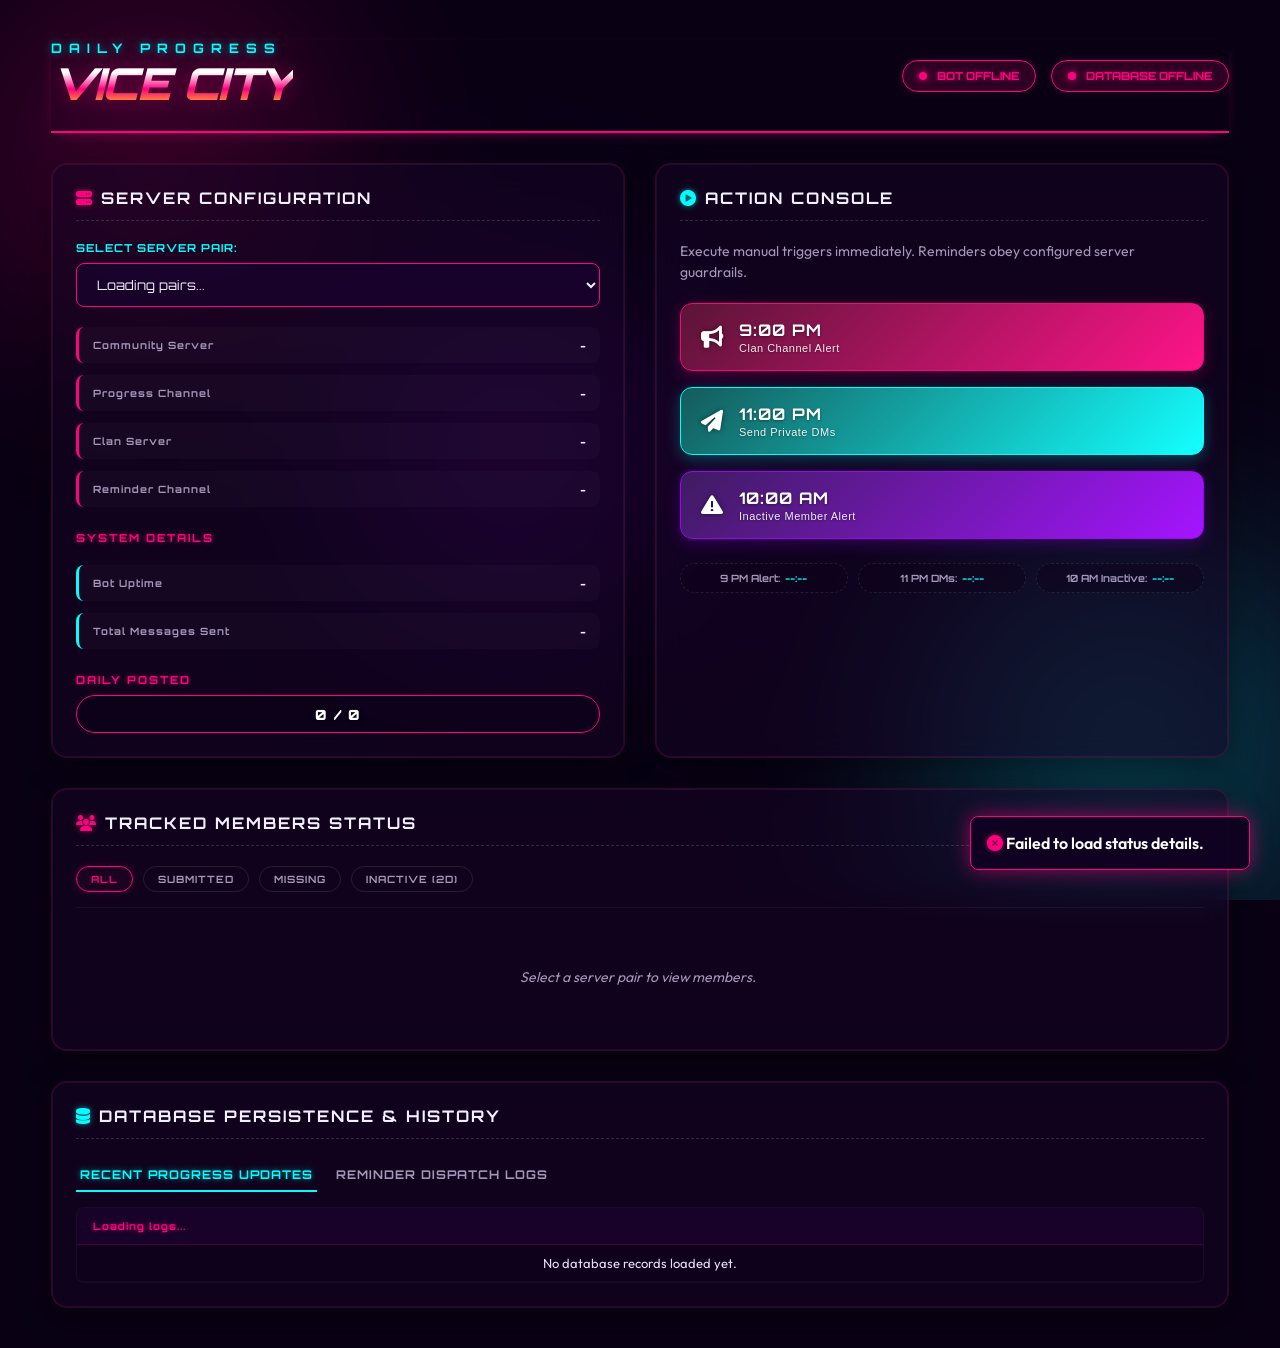
==== dashboard/index.html @ 5122c4bc "feat: Implement progress reminder system with API, scheduler, and state management - Added API endpo" ====
<!DOCTYPE html>
<html lang="en">
<head>
    <meta charset="UTF-8">
    <meta name="viewport" content="width=device-width, initial-scale=1.0">
    <title>VICE CITY // Progress Tracker Dashboard</title>
    <!-- Google Fonts -->
    <link href="https://fonts.googleapis.com/css2?family=Orbitron:wght@400;700;900&family=Outfit:wght@300;400;600;800&display=swap" rel="stylesheet">
    <!-- FontAwesome for icons -->
    <link rel="stylesheet" href="https://cdnjs.cloudflare.com/ajax/libs/font-awesome/6.4.0/css/all.min.css">
    <link rel="stylesheet" href="style.css">
</head>
<body>
    <!-- Animated fluid background blobs -->
    <div class="liquid-bg">
        <div class="blob blob-pink"></div>
        <div class="blob blob-cyan"></div>
        <div class="blob blob-purple"></div>
    </div>
    
    <!-- Neon grid divider -->
    <div class="neon-grid"></div>

    <div class="dashboard-container">
        <!-- GTA Vice City Header -->
        <header class="vice-header">
            <div class="logo-area">
                <span class="retro-sub">DAILY PROGRESS</span>
                <h1 class="retro-title">Vice City</h1>
            </div>
            <div style="display: flex; gap: 15px; align-items: center;">
                <div class="status-badge" id="bot-badge">
                    <span class="pulse-dot"></span>
                    <span id="bot-status-text">BOT OFFLINE</span>
                </div>
                <div class="status-badge" id="db-badge">
                    <span class="pulse-dot"></span>
                    <span id="db-status-text">DATABASE OFFLINE</span>
                </div>
            </div>
        </header>

        <!-- Main Dashboard Layout -->
        <main class="dashboard-grid">
            
            <!-- Left Side: Config & Stats -->
            <section class="panel glass-panel config-panel animate-slide-in">
                <h2 class="panel-title"><i class="fa-solid fa-server neon-pink-text"></i> SERVER CONFIGURATION</h2>
                <div class="pair-selector-wrapper">
                    <label for="pair-select">SELECT SERVER PAIR:</label>
                    <select id="pair-select" class="vice-select">
                        <option value="">Loading pairs...</option>
                    </select>
                </div>
                
                <div id="pair-config-details" class="config-details">
                    <div class="config-item">
                        <span class="label">Community Server</span>
                        <span class="value" id="cfg-comm-server">-</span>
                    </div>
                    <div class="config-item">
                        <span class="label">Progress Channel</span>
                        <span class="value" id="cfg-comm-channel">-</span>
                    </div>
                    <div class="config-item">
                        <span class="label">Clan Server</span>
                        <span class="value" id="cfg-clan-server">-</span>
                    </div>
                    <div class="config-item">
                        <span class="label">Reminder Channel</span>
                        <span class="value" id="cfg-clan-channel">-</span>
                    </div>
                </div>

                <!-- Bot general info section -->
                <div class="config-details" style="margin-bottom: 24px;">
                    <div class="stat-label">SYSTEM DETAILS</div>
                    <div class="config-item" style="border-left-color: var(--vp-cyan);">
                        <span class="label">Bot Uptime</span>
                        <span class="value" id="bot-uptime">-</span>
                    </div>
                    <div class="config-item" style="border-left-color: var(--vp-cyan);">
                        <span class="label">Total Messages Sent</span>
                        <span class="value" id="bot-msg-count">-</span>
                    </div>
                </div>

                <!-- Liquid progress bars -->
                <div class="liquid-stats">
                    <div class="stat-box">
                        <div class="stat-label">DAILY POSTED</div>
                        <div class="progress-liquid-container">
                            <div class="liquid-fill" id="posted-liquid" style="width: 0%"></div>
                            <span class="progress-text" id="posted-stat-text">0 / 0</span>
                        </div>
                    </div>
                </div>
            </section>

            <!-- Middle: Trigger Console -->
            <section class="panel glass-panel trigger-panel animate-slide-in-delay-1">
                <h2 class="panel-title"><i class="fa-solid fa-circle-play neon-cyan-text"></i> ACTION CONSOLE</h2>
                <p class="panel-desc">Execute manual triggers immediately. Reminders obey configured server guardrails.</p>
                
                <div class="trigger-buttons-grid">
                    <button class="vice-btn btn-pink" onclick="triggerReminder('first')">
                        <span class="btn-wave"></span>
                        <i class="fa-solid fa-bullhorn"></i>
                        <span class="btn-text">
                            <strong>9:00 PM</strong>
                            <small>Clan Channel Alert</small>
                        </span>
                    </button>
                    
                    <button class="vice-btn btn-cyan" onclick="triggerReminder('second')">
                        <span class="btn-wave"></span>
                        <i class="fa-solid fa-paper-plane"></i>
                        <span class="btn-text">
                            <strong>11:00 PM</strong>
                            <small>Send Private DMs</small>
                        </span>
                    </button>
                    
                    <button class="vice-btn btn-purple" onclick="triggerReminder('inactive')">
                        <span class="btn-wave"></span>
                        <i class="fa-solid fa-triangle-exclamation"></i>
                        <span class="btn-text">
                            <strong>10:00 AM</strong>
                            <small>Inactive Member Alert</small>
                        </span>
                    </button>
                </div>
                
                <div class="time-capsules">
                    <div class="capsule">9 PM Alert: <span id="time-first">--:--</span></div>
                    <div class="capsule">11 PM DMs: <span id="time-second">--:--</span></div>
                    <div class="capsule">10 AM Inactive: <span id="time-inactive">--:--</span></div>
                </div>
            </section>

            <!-- Right Side: Tracked Members -->
            <section class="panel glass-panel members-panel span-cols animate-slide-in-delay-2">
                <h2 class="panel-title"><i class="fa-solid fa-users neon-pink-text"></i> TRACKED MEMBERS STATUS</h2>
                <div class="members-filter-bar">
                    <button class="filter-btn active" onclick="filterMembers('all')">ALL</button>
                    <button class="filter-btn" onclick="filterMembers('posted')">SUBMITTED</button>
                    <button class="filter-btn" onclick="filterMembers('unposted')">MISSING</button>
                    <button class="filter-btn" onclick="filterMembers('inactive')">INACTIVE (2D)</button>
                </div>
                <div class="members-list-grid" id="members-list">
                    <div class="no-members">Select a server pair to view members.</div>
                </div>
            </section>

            <!-- Bottom: Database Logs -->
            <section class="panel glass-panel database-panel span-cols-full animate-slide-in-delay-3">
                <h2 class="panel-title"><i class="fa-solid fa-database neon-cyan-text"></i> DATABASE PERSISTENCE & HISTORY</h2>
                <div class="logs-tabs-header">
                    <button class="log-tab-btn active" onclick="switchLogTab('updates')">RECENT PROGRESS UPDATES</button>
                    <button class="log-tab-btn" onclick="switchLogTab('reminders')">REMINDER DISPATCH LOGS</button>
                </div>
                <div class="log-table-container">
                    <table class="vice-table" id="db-logs-table">
                        <thead>
                            <tr id="table-headers">
                                <th>Loading logs...</th>
                            </tr>
                        </thead>
                        <tbody id="table-body">
                            <tr>
                                <td colspan="5" class="center-text">No database records loaded yet.</td>
                            </tr>
                        </tbody>
                    </table>
                </div>
            </section>
        </main>
    </div>

    <!-- Notification Toast -->
    <div id="toast" class="toast">
        <span id="toast-message">Action executed</span>
    </div>

    <!-- Background Palm Trees (GTA Silhouette SVG) -->
    <div class="palm-trees">
        <svg viewBox="0 0 100 100" class="palm-svg">
            <path d="M10,100 Q15,60 30,50 Q35,45 40,48 Q32,53 25,50 Q40,55 45,60 Q30,65 20,70 Q45,72 50,80 Z" fill="rgba(46, 8, 84, 0.15)" />
            <path d="M90,100 Q85,50 70,35 Q65,30 55,35 Q68,40 75,38 Q58,45 52,52 Q72,55 80,62 Z" fill="rgba(46, 8, 84, 0.15)" />
        </svg>
    </div>

    <script src="app.js"></script>
</body>
</html>
---- dashboard/style.css ----
/* ========================================================
   VICE CITY THEME - STYLING DESIGN SYSTEM
   ======================================================== */

:root {
    --vp-bg: #090014;
    --vp-panel-bg: rgba(22, 5, 38, 0.55);
    --vp-pink: #ff007f;
    --vp-pink-glow: rgba(255, 0, 127, 0.55);
    --vp-cyan: #00ffff;
    --vp-cyan-glow: rgba(0, 255, 255, 0.55);
    --vp-yellow: #fff200;
    --vp-purple: #9d00ff;
    --vp-dark-purple: #1e0036;
    
    --font-header: 'Orbitron', sans-serif;
    --font-body: 'Outfit', sans-serif;
    
    --border-glass: 1px solid rgba(255, 0, 127, 0.18);
    --border-glass-cyan: 1px solid rgba(0, 255, 255, 0.18);
}

* {
    box-sizing: border-box;
    margin: 0;
    padding: 0;
}

body {
    background-color: var(--vp-bg);
    color: #f3efff;
    font-family: var(--font-body);
    min-height: 100vh;
    overflow-x: hidden;
    position: relative;
}

/* --------------------------------------------
   LIQUID BACKGROUND BLOBS
   -------------------------------------------- */
.liquid-bg {
    position: fixed;
    top: 0;
    left: 0;
    right: 0;
    bottom: 0;
    z-index: -3;
    overflow: hidden;
}

.blob {
    position: absolute;
    border-radius: 50%;
    filter: blur(100px);
    opacity: 0.35;
    animation: blob-float 22s infinite ease-in-out;
}

.blob-pink {
    width: 500px;
    height: 500px;
    background: radial-gradient(circle, var(--vp-pink) 0%, rgba(0,0,0,0) 70%);
    top: -100px;
    left: -100px;
}

.blob-cyan {
    width: 600px;
    height: 600px;
    background: radial-gradient(circle, var(--vp-cyan) 0%, rgba(0,0,0,0) 70%);
    bottom: -150px;
    right: -150px;
    animation-delay: -5s;
    animation-duration: 26s;
}

.blob-purple {
    width: 450px;
    height: 450px;
    background: radial-gradient(circle, var(--vp-purple) 0%, rgba(0,0,0,0) 70%);
    top: 50%;
    left: 40%;
    transform: translate(-50%, -50%);
    animation-delay: -10s;
    animation-duration: 18s;
}

@keyframes blob-float {
    0%, 100% {
        transform: translate(0, 0) scale(1);
    }
    33% {
        transform: translate(50px, -40px) scale(1.1);
    }
    66% {
        transform: translate(-30px, 60px) scale(0.95);
    }
}

/* --------------------------------------------
   80S RETRO NEON GRID
   -------------------------------------------- */
.neon-grid {
    position: fixed;
    bottom: 0;
    left: 0;
    width: 100%;
    height: 35vh;
    background-image: 
        linear-gradient(rgba(255, 0, 127, 0.08) 1px, transparent 1px),
        linear-gradient(90deg, rgba(255, 0, 127, 0.08) 1px, transparent 1px);
    background-size: 40px 40px;
    transform: perspective(200px) rotateX(60deg);
    transform-origin: bottom center;
    z-index: -2;
    mask-image: linear-gradient(to top, rgba(0,0,0,1) 0%, rgba(0,0,0,0) 100%);
    opacity: 0.6;
}

/* --------------------------------------------
   GTA PALM TREES
   -------------------------------------------- */
.palm-trees {
    position: fixed;
    bottom: 0;
    left: 0;
    width: 100%;
    height: 200px;
    pointer-events: none;
    z-index: -1;
    opacity: 0.45;
}

.palm-svg {
    width: 100%;
    height: 100%;
}

/* --------------------------------------------
   DASHBOARD WRAPPER
   -------------------------------------------- */
.dashboard-container {
    width: 92%;
    max-width: 1350px;
    margin: 40px auto;
    z-index: 10;
    position: relative;
}

/* --------------------------------------------
   VICE CITY HEADER
   -------------------------------------------- */
.vice-header {
    display: flex;
    justify-content: space-between;
    align-items: center;
    border-bottom: 2px solid var(--vp-pink);
    padding-bottom: 20px;
    margin-bottom: 30px;
    box-shadow: 0 4px 15px -10px var(--vp-pink);
}

.logo-area {
    display: flex;
    flex-direction: column;
}

.retro-sub {
    font-family: var(--font-header);
    color: var(--vp-cyan);
    font-size: 13px;
    font-weight: 700;
    letter-spacing: 7px;
    text-shadow: 0 0 8px var(--vp-cyan-glow);
}

.retro-title {
    font-family: var(--font-header);
    font-size: 44px;
    font-weight: 900;
    color: #fff;
    text-transform: uppercase;
    font-style: italic;
    letter-spacing: -1px;
    background: linear-gradient(to bottom, #ffffff 30%, #ff007f 60%, #fff200 100%);
    -webkit-background-clip: text;
    -webkit-text-fill-color: transparent;
    filter: drop-shadow(0 0 10px rgba(255, 0, 127, 0.4));
}

.status-badge {
    background: rgba(255, 0, 127, 0.15);
    border: 1px solid var(--vp-pink);
    border-radius: 30px;
    padding: 8px 16px;
    display: flex;
    align-items: center;
    gap: 10px;
    font-family: var(--font-header);
    font-size: 11px;
    font-weight: 700;
    color: var(--vp-pink);
    text-shadow: 0 0 5px var(--vp-pink-glow);
    box-shadow: 0 0 10px rgba(255, 0, 127, 0.15);
    transition: all 0.3s ease;
}

.status-badge.db-active {
    background: rgba(0, 255, 255, 0.1);
    border-color: var(--vp-cyan);
    color: var(--vp-cyan);
    text-shadow: 0 0 5px var(--vp-cyan-glow);
}

.pulse-dot {
    width: 8px;
    height: 8px;
    border-radius: 50%;
    background-color: var(--vp-pink);
    box-shadow: 0 0 8px var(--vp-pink);
    animation: pulse 1.6s infinite;
}

.status-badge.db-active .pulse-dot {
    background-color: var(--vp-cyan);
    box-shadow: 0 0 8px var(--vp-cyan);
}

@keyframes pulse {
    0%, 100% { opacity: 1; transform: scale(1); }
    50% { opacity: 0.4; transform: scale(0.85); }
}

/* --------------------------------------------
   GLASS PANELS
   -------------------------------------------- */
.dashboard-grid {
    display: grid;
    grid-template-columns: 1fr 1fr;
    gap: 30px;
}

.panel {
    background: var(--vp-panel-bg);
    border-radius: 16px;
    padding: 24px;
    backdrop-filter: blur(16px);
    -webkit-backdrop-filter: blur(16px);
    transition: transform 0.3s ease, border-color 0.3s ease, box-shadow 0.3s ease;
}

.glass-panel {
    border: var(--border-glass);
    box-shadow: 0 8px 32px 0 rgba(0, 0, 0, 0.4), inset 0 0 0 1px rgba(255, 255, 255, 0.05);
}

.glass-panel:hover {
    border-color: rgba(255, 0, 127, 0.35);
    box-shadow: 0 10px 40px 0 rgba(255, 0, 127, 0.08);
}

.span-cols {
    grid-column: span 2;
}

.span-cols-full {
    grid-column: span 2;
}

.panel-title {
    font-family: var(--font-header);
    font-size: 16px;
    font-weight: 700;
    margin-bottom: 20px;
    letter-spacing: 2px;
    border-bottom: 1px dashed rgba(255, 255, 255, 0.15);
    padding-bottom: 12px;
}

.panel-desc {
    font-size: 14px;
    color: #a496b8;
    margin-bottom: 20px;
    line-height: 1.5;
}

.neon-pink-text {
    color: var(--vp-pink);
    text-shadow: 0 0 6px var(--vp-pink-glow);
}

.neon-cyan-text {
    color: var(--vp-cyan);
    text-shadow: 0 0 6px var(--vp-cyan-glow);
}

/* --------------------------------------------
   SELECT INTERFACE
   -------------------------------------------- */
.pair-selector-wrapper {
    display: flex;
    flex-direction: column;
    gap: 8px;
    margin-bottom: 20px;
}

.pair-selector-wrapper label {
    font-family: var(--font-header);
    font-size: 11px;
    font-weight: 700;
    letter-spacing: 1px;
    color: var(--vp-cyan);
}

.vice-select {
    background: rgba(26, 3, 46, 0.8);
    border: 1px solid var(--vp-pink);
    border-radius: 8px;
    padding: 12px 16px;
    color: #f3efff;
    font-family: var(--font-header);
    font-size: 13px;
    width: 100%;
    outline: none;
    cursor: pointer;
    transition: all 0.3s ease;
}

.vice-select:focus {
    border-color: var(--vp-cyan);
    box-shadow: 0 0 10px rgba(0, 255, 255, 0.25);
}

/* --------------------------------------------
   CONFIG VIEW DETAILS
   -------------------------------------------- */
.config-details {
    display: flex;
    flex-direction: column;
    gap: 12px;
    margin-bottom: 24px;
}

.config-item {
    display: flex;
    justify-content: space-between;
    align-items: center;
    background: rgba(255, 255, 255, 0.02);
    border-radius: 8px;
    padding: 10px 14px;
    border-left: 3px solid var(--vp-pink);
}

.config-item .label {
    font-family: var(--font-header);
    font-size: 10px;
    font-weight: 700;
    color: #a496b8;
    letter-spacing: 1px;
}

.config-item .value {
    font-size: 13px;
    font-weight: 600;
    color: #f3efff;
}

/* --------------------------------------------
   LIQUID STATS FILLER
   -------------------------------------------- */
.stat-box {
    margin-top: 15px;
}

.stat-label {
    font-family: var(--font-header);
    font-size: 11px;
    font-weight: 700;
    color: var(--vp-pink);
    letter-spacing: 2px;
    margin-bottom: 8px;
    text-shadow: 0 0 5px var(--vp-pink-glow);
}

.progress-liquid-container {
    position: relative;
    height: 38px;
    background: rgba(13, 0, 26, 0.6);
    border: 1px solid var(--vp-pink);
    border-radius: 20px;
    overflow: hidden;
    display: flex;
    align-items: center;
    box-shadow: 0 0 10px rgba(255, 0, 127, 0.05);
}

.liquid-fill {
    height: 100%;
    background: linear-gradient(90deg, var(--vp-purple) 0%, var(--vp-pink) 70%, var(--vp-yellow) 100%);
    border-radius: 20px 0 0 20px;
    position: relative;
    overflow: hidden;
    transition: width 0.8s cubic-bezier(0.19, 1, 0.22, 1);
}

/* Fluid moving wave effect on liquid fill */
.liquid-fill::after {
    content: '';
    position: absolute;
    top: 0;
    right: 0;
    width: 40px;
    height: 100%;
    background: rgba(255, 255, 255, 0.25);
    filter: blur(5px);
    transform: skewX(-20deg) translateX(40px);
    animation: wave-glide 2s infinite linear;
}

@keyframes wave-glide {
    0% { transform: skewX(-20deg) translateX(-100px); }
    100% { transform: skewX(-20deg) translateX(200px); }
}

.progress-text {
    position: absolute;
    width: 100%;
    text-align: center;
    left: 0;
    font-family: var(--font-header);
    font-size: 14px;
    font-weight: 900;
    color: #ffffff;
    text-shadow: 0 1px 4px rgba(0, 0, 0, 0.8);
    pointer-events: none;
    letter-spacing: 1px;
}

/* --------------------------------------------
   ACTION BUTTONS CONSOLE
   -------------------------------------------- */
.trigger-buttons-grid {
    display: flex;
    flex-direction: column;
    gap: 16px;
    margin-bottom: 24px;
}

.vice-btn {
    border: none;
    border-radius: 12px;
    padding: 16px 20px;
    display: flex;
    align-items: center;
    gap: 16px;
    cursor: pointer;
    position: relative;
    overflow: hidden;
    transition: transform 0.2s cubic-bezier(0.175, 0.885, 0.32, 1.275), box-shadow 0.2s ease;
}

.vice-btn:hover {
    transform: translateY(-3px) scale(1.01);
}

.vice-btn:active {
    transform: translateY(1px) scale(0.99);
}

.btn-pink {
    background: linear-gradient(135deg, #4d0026 0%, var(--vp-pink) 100%);
    border: 1px solid var(--vp-pink);
    box-shadow: 0 4px 15px rgba(255, 0, 127, 0.25);
}

.btn-pink:hover {
    box-shadow: 0 6px 22px var(--vp-pink-glow);
}

.btn-cyan {
    background: linear-gradient(135deg, #004d4d 0%, var(--vp-cyan) 100%);
    border: 1px solid var(--vp-cyan);
    box-shadow: 0 4px 15px rgba(0, 255, 255, 0.25);
}

.btn-cyan:hover {
    box-shadow: 0 6px 22px var(--vp-cyan-glow);
}

.btn-purple {
    background: linear-gradient(135deg, #2e0854 0%, var(--vp-purple) 100%);
    border: 1px solid var(--vp-purple);
    box-shadow: 0 4px 15px rgba(157, 0, 255, 0.25);
}

.btn-purple:hover {
    box-shadow: 0 6px 22px rgba(157, 0, 255, 0.45);
}

.vice-btn i {
    font-size: 22px;
    color: #ffffff;
    z-index: 2;
    text-shadow: 0 0 5px rgba(0,0,0,0.5);
}

.btn-text {
    display: flex;
    flex-direction: column;
    align-items: flex-start;
    color: #ffffff;
    z-index: 2;
    text-shadow: 0 1px 3px rgba(0,0,0,0.4);
}

.btn-text strong {
    font-family: var(--font-header);
    font-size: 16px;
    font-weight: 700;
    letter-spacing: 1px;
}

.btn-text small {
    font-size: 11px;
    opacity: 0.9;
    letter-spacing: 0.5px;
    margin-top: 2px;
}

/* Liquid Ripple wave transition inside buttons on hover */
.btn-wave {
    position: absolute;
    top: 50%;
    left: 50%;
    width: 300%;
    height: 300%;
    background: rgba(255, 255, 255, 0.08);
    border-radius: 40%;
    transform: translate(-50%, -50%) rotate(0deg);
    transition: transform 4s linear;
    z-index: 1;
    pointer-events: none;
}

.vice-btn:hover .btn-wave {
    transform: translate(-50%, -50%) rotate(360deg);
}

.time-capsules {
    display: flex;
    gap: 10px;
    justify-content: space-between;
}

.capsule {
    flex: 1;
    background: rgba(13, 0, 26, 0.4);
    border: 1px dashed rgba(255, 255, 255, 0.1);
    border-radius: 20px;
    padding: 8px;
    font-size: 10px;
    text-align: center;
    font-family: var(--font-header);
    font-weight: 700;
    color: #a496b8;
}

.capsule span {
    color: var(--vp-cyan);
    margin-left: 2px;
}

/* --------------------------------------------
   MEMBERS LIST GRID CARD
   -------------------------------------------- */
.members-filter-bar {
    display: flex;
    gap: 10px;
    margin-bottom: 20px;
    border-bottom: 1px solid rgba(255, 255, 255, 0.05);
    padding-bottom: 15px;
}

.filter-btn {
    background: transparent;
    border: 1px solid rgba(255, 255, 255, 0.1);
    color: #a496b8;
    padding: 6px 14px;
    border-radius: 20px;
    font-family: var(--font-header);
    font-size: 10px;
    font-weight: 700;
    letter-spacing: 1px;
    cursor: pointer;
    transition: all 0.3s ease;
}

.filter-btn:hover, .filter-btn.active {
    border-color: var(--vp-pink);
    color: var(--vp-pink);
    box-shadow: 0 0 8px rgba(255, 0, 127, 0.2);
    background: rgba(255, 0, 127, 0.05);
}

.members-list-grid {
    display: grid;
    grid-template-columns: repeat(auto-fill, minmax(280px, 1fr));
    gap: 16px;
    max-height: 480px;
    overflow-y: auto;
    padding-right: 5px;
}

/* Scrollbar customization */
.members-list-grid::-webkit-scrollbar, .log-table-container::-webkit-scrollbar {
    width: 6px;
    height: 6px;
}

.members-list-grid::-webkit-scrollbar-track, .log-table-container::-webkit-scrollbar-track {
    background: rgba(13, 0, 26, 0.2);
}

.members-list-grid::-webkit-scrollbar-thumb, .log-table-container::-webkit-scrollbar-thumb {
    background: var(--vp-pink);
    border-radius: 3px;
}

.no-members {
    grid-column: span 12;
    padding: 40px;
    text-align: center;
    color: #a496b8;
    font-style: italic;
    font-size: 14px;
}

/* MEMBER CARD AESTHETIC */
.member-card {
    background: rgba(16, 2, 33, 0.6);
    border: 1px solid rgba(255, 255, 255, 0.06);
    border-radius: 12px;
    padding: 14px;
    display: flex;
    align-items: center;
    justify-content: space-between;
    transition: all 0.25s ease;
    position: relative;
    overflow: hidden;
}

.member-card::before {
    content: '';
    position: absolute;
    left: 0;
    top: 0;
    width: 4px;
    height: 100%;
    background: var(--vp-pink);
}

.member-card.status-submitted::before {
    background: var(--vp-cyan);
}

.member-card.status-inactive::before {
    background: var(--vp-yellow);
}

.member-card:hover {
    transform: scale(1.02);
    border-color: rgba(255, 0, 127, 0.2);
    box-shadow: 0 4px 15px rgba(0, 0, 0, 0.3);
}

.member-avatar-wrapper {
    position: relative;
    width: 48px;
    height: 48px;
}

.member-avatar {
    width: 48px;
    height: 48px;
    border-radius: 50%;
    border: 2px solid rgba(255, 255, 255, 0.15);
    background: #0d001a;
}

.member-card.status-submitted .member-avatar {
    border-color: var(--vp-cyan);
    box-shadow: 0 0 8px rgba(0, 255, 255, 0.2);
}

.member-card.status-missing .member-avatar {
    border-color: var(--vp-pink);
    box-shadow: 0 0 8px rgba(255, 0, 127, 0.2);
}

.member-card.status-inactive .member-avatar {
    border-color: var(--vp-yellow);
    box-shadow: 0 0 8px rgba(255, 242, 0, 0.2);
}

.member-info {
    flex: 1;
    margin-left: 14px;
}

.member-name {
    font-weight: 600;
    font-size: 14px;
    color: #ffffff;
}

.member-id {
    font-size: 10px;
    color: #a496b8;
    margin-top: 2px;
}

.member-badges {
    display: flex;
    flex-direction: column;
    gap: 4px;
    align-items: flex-end;
}

.badge {
    font-family: var(--font-header);
    font-size: 8px;
    font-weight: 900;
    padding: 3px 6px;
    border-radius: 4px;
    letter-spacing: 0.5px;
}

.badge-submitted {
    background: rgba(0, 255, 255, 0.15);
    color: var(--vp-cyan);
    border: 1px solid var(--vp-cyan);
}

.badge-missing {
    background: rgba(255, 0, 127, 0.15);
    color: var(--vp-pink);
    border: 1px solid var(--vp-pink);
}

.badge-inactive-2d {
    background: rgba(255, 242, 0, 0.15);
    color: var(--vp-yellow);
    border: 1px solid var(--vp-yellow);
}

.remind-indicator-pills {
    display: flex;
    gap: 4px;
    margin-top: 4px;
}

.pill {
    width: 6px;
    height: 6px;
    border-radius: 50%;
    background: rgba(255, 255, 255, 0.1);
}

.pill-first.active {
    background-color: var(--vp-cyan);
    box-shadow: 0 0 5px var(--vp-cyan);
}

.pill-second.active {
    background-color: var(--vp-pink);
    box-shadow: 0 0 5px var(--vp-pink);
}

.pill-inactive.active {
    background-color: var(--vp-yellow);
    box-shadow: 0 0 5px var(--vp-yellow);
}

/* --------------------------------------------
   DATABASE LOGS TABS & TABLE
   -------------------------------------------- */
.logs-tabs-header {
    display: flex;
    gap: 15px;
    margin-bottom: 15px;
}

.log-tab-btn {
    background: transparent;
    border: none;
    border-bottom: 2px solid transparent;
    color: #a496b8;
    padding: 8px 4px;
    font-family: var(--font-header);
    font-size: 12px;
    font-weight: 700;
    letter-spacing: 1px;
    cursor: pointer;
    transition: all 0.3s ease;
}

.log-tab-btn.active, .log-tab-btn:hover {
    color: var(--vp-cyan);
    border-color: var(--vp-cyan);
    text-shadow: 0 0 6px var(--vp-cyan-glow);
}

.log-table-container {
    overflow-x: auto;
    background: rgba(13, 0, 26, 0.4);
    border-radius: 8px;
    border: 1px solid rgba(255, 255, 255, 0.05);
    max-height: 250px;
}

.vice-table {
    width: 100%;
    border-collapse: collapse;
    font-size: 13px;
    text-align: left;
}

.vice-table th {
    background: rgba(26, 3, 46, 0.85);
    font-family: var(--font-header);
    font-size: 10px;
    font-weight: 700;
    color: var(--vp-pink);
    letter-spacing: 1px;
    padding: 12px 16px;
    border-bottom: 1px solid rgba(255, 0, 127, 0.2);
    text-shadow: 0 0 4px var(--vp-pink-glow);
}

.vice-table td {
    padding: 10px 16px;
    border-bottom: 1px solid rgba(255, 255, 255, 0.03);
    color: #e5dbf5;
}

.vice-table tr:hover {
    background: rgba(255, 255, 255, 0.015);
}

.center-text {
    text-align: center;
}

.date-text {
    font-family: var(--font-header);
    font-size: 11px;
    color: var(--vp-cyan);
}

/* --------------------------------------------
   TOAST MESSAGE
   -------------------------------------------- */
.toast {
    position: fixed;
    bottom: 30px;
    right: -320px;
    width: 280px;
    background: rgba(16, 2, 33, 0.95);
    border: 1px solid var(--vp-cyan);
    box-shadow: 0 0 20px var(--vp-cyan-glow);
    border-radius: 8px;
    padding: 16px;
    color: #ffffff;
    font-weight: 600;
    z-index: 1000;
    display: flex;
    align-items: center;
    gap: 12px;
    transition: right 0.4s cubic-bezier(0.175, 0.885, 0.32, 1.275);
}

.toast.show {
    right: 30px;
}

/* --------------------------------------------
   SLIDE-IN ANIMATIONS
   -------------------------------------------- */
@keyframes slide-in {
    0% { opacity: 0; transform: translateY(20px); }
    100% { opacity: 1; transform: translateY(0); }
}

.animate-slide-in {
    animation: slide-in 0.6s ease forwards;
}

.animate-slide-in-delay-1 {
    animation: slide-in 0.6s ease 0.15s forwards;
    opacity: 0;
}

.animate-slide-in-delay-2 {
    animation: slide-in 0.6s ease 0.3s forwards;
    opacity: 0;
}

.animate-slide-in-delay-3 {
    animation: slide-in 0.6s ease 0.45s forwards;
    opacity: 0;
}

/* --------------------------------------------
   RESPONSIVENESS
   -------------------------------------------- */
@media (max-width: 1024px) {
    .dashboard-grid {
        grid-template-columns: 1fr;
    }
    
    .span-cols, .span-cols-full {
        grid-column: span 1;
    }
}
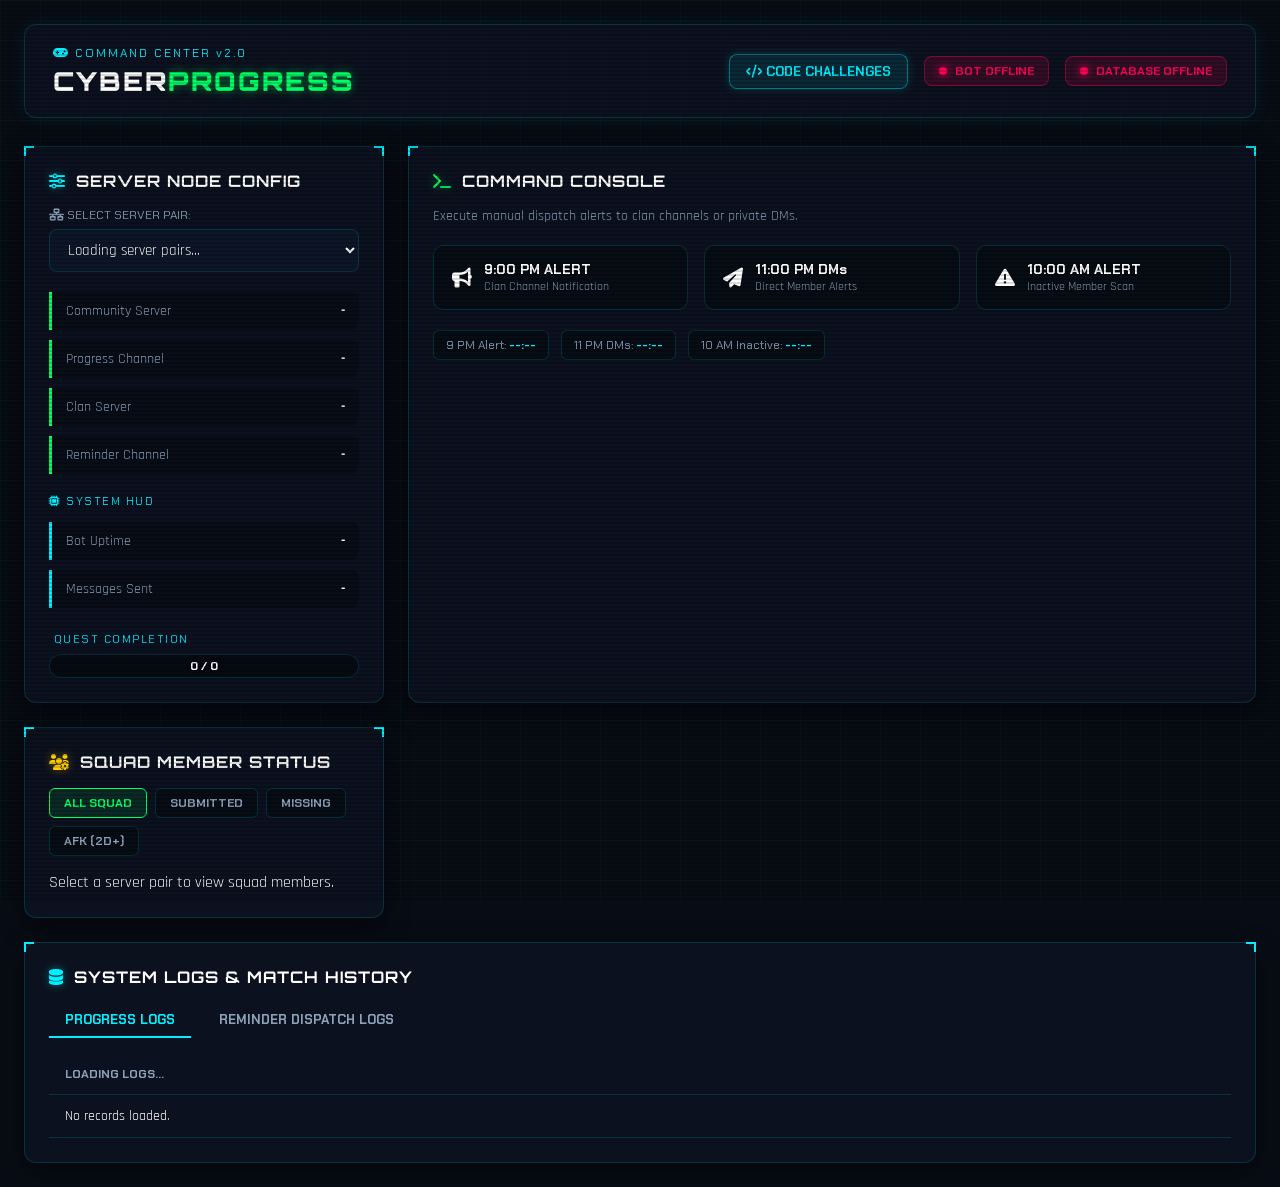
==== commit feb61ffa: "Refactor dashboard styles: update color scheme, typography, and layout for a modern aesthetic; remov" ====
--- a/dashboard/index.html
+++ b/dashboard/index.html
@@ -3,32 +3,28 @@
 <head>
     <meta charset="UTF-8">
     <meta name="viewport" content="width=device-width, initial-scale=1.0">
-    <title>VICE CITY // Progress Tracker Dashboard</title>
+    <title>CYBER HUD // Gaming Progress Command Center</title>
     <!-- Google Fonts -->
-    <link href="https://fonts.googleapis.com/css2?family=Orbitron:wght@400;700;900&family=Outfit:wght@300;400;600;800&display=swap" rel="stylesheet">
+    <link href="https://fonts.googleapis.com/css2?family=Chakra+Petch:wght@500;700&family=Orbitron:wght@400;700;900&family=Rajdhani:wght@500;600;700&display=swap" rel="stylesheet">
     <!-- FontAwesome for icons -->
     <link rel="stylesheet" href="https://cdnjs.cloudflare.com/ajax/libs/font-awesome/6.4.0/css/all.min.css">
     <link rel="stylesheet" href="style.css">
 </head>
 <body>
-    <!-- Animated fluid background blobs -->
-    <div class="liquid-bg">
-        <div class="blob blob-pink"></div>
-        <div class="blob blob-cyan"></div>
-        <div class="blob blob-purple"></div>
-    </div>
-    
-    <!-- Neon grid divider -->
-    <div class="neon-grid"></div>
+    <!-- Scanline & Cyber Grid Background -->
+    <div class="cyber-scanlines"></div>
+    <div class="cyber-grid-bg"></div>
 
     <div class="dashboard-container">
-        <!-- GTA Vice City Header -->
-        <header class="vice-header">
+        <!-- GAMING HUD HEADER -->
+        <header class="hud-header">
             <div class="logo-area">
-                <span class="retro-sub">DAILY PROGRESS</span>
-                <h1 class="retro-title">Vice City</h1>
+                <span class="hud-sub"><i class="fa-solid fa-gamepad"></i> COMMAND CENTER v2.0</span>
+                <h1 class="hud-title">CYBER<span>PROGRESS</span></h1>
             </div>
-            <div style="display: flex; gap: 15px; align-items: center;">
+            
+            <div class="header-actions">
+                <a href="/programming-dashboard" class="hud-nav-btn"><i class="fa-solid fa-code"></i> CODE CHALLENGES</a>
                 <div class="status-badge" id="bot-badge">
                     <span class="pulse-dot"></span>
                     <span id="bot-status-text">BOT OFFLINE</span>
@@ -44,12 +40,15 @@
         <main class="dashboard-grid">
             
             <!-- Left Side: Config & Stats -->
-            <section class="panel glass-panel config-panel animate-slide-in">
-                <h2 class="panel-title"><i class="fa-solid fa-server neon-pink-text"></i> SERVER CONFIGURATION</h2>
+            <section class="panel hud-card config-panel animate-slide-in">
+                <div class="hud-corner top-left"></div>
+                <div class="hud-corner top-right"></div>
+                <h2 class="panel-title"><i class="fa-solid fa-sliders neon-cyan-text"></i> SERVER NODE CONFIG</h2>
+                
                 <div class="pair-selector-wrapper">
-                    <label for="pair-select">SELECT SERVER PAIR:</label>
-                    <select id="pair-select" class="vice-select">
-                        <option value="">Loading pairs...</option>
+                    <label for="pair-select"><i class="fa-solid fa-network-wired"></i> SELECT SERVER PAIR:</label>
+                    <select id="pair-select" class="gamer-select">
+                        <option value="">Loading server pairs...</option>
                     </select>
                 </div>
                 
@@ -74,21 +73,21 @@
 
                 <!-- Bot general info section -->
                 <div class="config-details" style="margin-bottom: 24px;">
-                    <div class="stat-label">SYSTEM DETAILS</div>
-                    <div class="config-item" style="border-left-color: var(--vp-cyan);">
+                    <div class="stat-label"><i class="fa-solid fa-microchip"></i> SYSTEM HUD</div>
+                    <div class="config-item" style="border-left-color: var(--neon-cyan);">
                         <span class="label">Bot Uptime</span>
                         <span class="value" id="bot-uptime">-</span>
                     </div>
-                    <div class="config-item" style="border-left-color: var(--vp-cyan);">
-                        <span class="label">Total Messages Sent</span>
+                    <div class="config-item" style="border-left-color: var(--neon-cyan);">
+                        <span class="label">Messages Sent</span>
                         <span class="value" id="bot-msg-count">-</span>
                     </div>
                 </div>
 
-                <!-- Liquid progress bars -->
+                <!-- Gaming Energy progress bar -->
                 <div class="liquid-stats">
                     <div class="stat-box">
-                        <div class="stat-label">DAILY POSTED</div>
+                        <div class="stat-label"><i class="fa-solid fa-crosshair"></i> QUEST COMPLETION</div>
                         <div class="progress-liquid-container">
                             <div class="liquid-fill" id="posted-liquid" style="width: 0%"></div>
                             <span class="progress-text" id="posted-stat-text">0 / 0</span>
@@ -98,35 +97,34 @@
             </section>
 
             <!-- Middle: Trigger Console -->
-            <section class="panel glass-panel trigger-panel animate-slide-in-delay-1">
-                <h2 class="panel-title"><i class="fa-solid fa-circle-play neon-cyan-text"></i> ACTION CONSOLE</h2>
-                <p class="panel-desc">Execute manual triggers immediately. Reminders obey configured server guardrails.</p>
+            <section class="panel hud-card trigger-panel animate-slide-in-delay-1">
+                <div class="hud-corner top-left"></div>
+                <div class="hud-corner top-right"></div>
+                <h2 class="panel-title"><i class="fa-solid fa-terminal neon-green-text"></i> COMMAND CONSOLE</h2>
+                <p class="panel-desc">Execute manual dispatch alerts to clan channels or private DMs.</p>
                 
                 <div class="trigger-buttons-grid">
-                    <button class="vice-btn btn-pink" onclick="triggerReminder('first')">
-                        <span class="btn-wave"></span>
+                    <button class="gamer-btn btn-green" onclick="triggerReminder('first')">
                         <i class="fa-solid fa-bullhorn"></i>
                         <span class="btn-text">
-                            <strong>9:00 PM</strong>
-                            <small>Clan Channel Alert</small>
+                            <strong>9:00 PM ALERT</strong>
+                            <small>Clan Channel Notification</small>
                         </span>
                     </button>
                     
-                    <button class="vice-btn btn-cyan" onclick="triggerReminder('second')">
-                        <span class="btn-wave"></span>
+                    <button class="gamer-btn btn-cyan" onclick="triggerReminder('second')">
                         <i class="fa-solid fa-paper-plane"></i>
                         <span class="btn-text">
-                            <strong>11:00 PM</strong>
-                            <small>Send Private DMs</small>
+                            <strong>11:00 PM DMs</strong>
+                            <small>Direct Member Alerts</small>
                         </span>
                     </button>
                     
-                    <button class="vice-btn btn-purple" onclick="triggerReminder('inactive')">
-                        <span class="btn-wave"></span>
+                    <button class="gamer-btn btn-red" onclick="triggerReminder('inactive')">
                         <i class="fa-solid fa-triangle-exclamation"></i>
                         <span class="btn-text">
-                            <strong>10:00 AM</strong>
-                            <small>Inactive Member Alert</small>
+                            <strong>10:00 AM ALERT</strong>
+                            <small>Inactive Member Scan</small>
                         </span>
                     </button>
                 </div>
@@ -139,28 +137,32 @@
             </section>
 
             <!-- Right Side: Tracked Members -->
-            <section class="panel glass-panel members-panel span-cols animate-slide-in-delay-2">
-                <h2 class="panel-title"><i class="fa-solid fa-users neon-pink-text"></i> TRACKED MEMBERS STATUS</h2>
+            <section class="panel hud-card members-panel span-cols animate-slide-in-delay-2">
+                <div class="hud-corner top-left"></div>
+                <div class="hud-corner top-right"></div>
+                <h2 class="panel-title"><i class="fa-solid fa-users-gear neon-gold-text"></i> SQUAD MEMBER STATUS</h2>
                 <div class="members-filter-bar">
-                    <button class="filter-btn active" onclick="filterMembers('all')">ALL</button>
+                    <button class="filter-btn active" onclick="filterMembers('all')">ALL SQUAD</button>
                     <button class="filter-btn" onclick="filterMembers('posted')">SUBMITTED</button>
                     <button class="filter-btn" onclick="filterMembers('unposted')">MISSING</button>
-                    <button class="filter-btn" onclick="filterMembers('inactive')">INACTIVE (2D)</button>
+                    <button class="filter-btn" onclick="filterMembers('inactive')">AFK (2D+)</button>
                 </div>
                 <div class="members-list-grid" id="members-list">
-                    <div class="no-members">Select a server pair to view members.</div>
+                    <div class="no-members">Select a server pair to view squad members.</div>
                 </div>
             </section>
 
             <!-- Bottom: Database Logs -->
-            <section class="panel glass-panel database-panel span-cols-full animate-slide-in-delay-3">
-                <h2 class="panel-title"><i class="fa-solid fa-database neon-cyan-text"></i> DATABASE PERSISTENCE & HISTORY</h2>
+            <section class="panel hud-card database-panel span-cols-full animate-slide-in-delay-3">
+                <div class="hud-corner top-left"></div>
+                <div class="hud-corner top-right"></div>
+                <h2 class="panel-title"><i class="fa-solid fa-database neon-cyan-text"></i> SYSTEM LOGS & MATCH HISTORY</h2>
                 <div class="logs-tabs-header">
-                    <button class="log-tab-btn active" onclick="switchLogTab('updates')">RECENT PROGRESS UPDATES</button>
+                    <button class="log-tab-btn active" onclick="switchLogTab('updates')">PROGRESS LOGS</button>
                     <button class="log-tab-btn" onclick="switchLogTab('reminders')">REMINDER DISPATCH LOGS</button>
                 </div>
                 <div class="log-table-container">
-                    <table class="vice-table" id="db-logs-table">
+                    <table class="gamer-table" id="db-logs-table">
                         <thead>
                             <tr id="table-headers">
                                 <th>Loading logs...</th>
@@ -168,7 +170,7 @@
                         </thead>
                         <tbody id="table-body">
                             <tr>
-                                <td colspan="5" class="center-text">No database records loaded yet.</td>
+                                <td colspan="5" class="center-text">No records loaded.</td>
                             </tr>
                         </tbody>
                     </table>
@@ -182,14 +184,6 @@
         <span id="toast-message">Action executed</span>
     </div>
 
-    <!-- Background Palm Trees (GTA Silhouette SVG) -->
-    <div class="palm-trees">
-        <svg viewBox="0 0 100 100" class="palm-svg">
-            <path d="M10,100 Q15,60 30,50 Q35,45 40,48 Q32,53 25,50 Q40,55 45,60 Q30,65 20,70 Q45,72 50,80 Z" fill="rgba(46, 8, 84, 0.15)" />
-            <path d="M90,100 Q85,50 70,35 Q65,30 55,35 Q68,40 75,38 Q58,45 52,52 Q72,55 80,62 Z" fill="rgba(46, 8, 84, 0.15)" />
-        </svg>
-    </div>
-
     <script src="app.js"></script>
 </body>
 </html>
--- a/dashboard/style.css
+++ b/dashboard/style.css
@@ -1,924 +1,474 @@
-/* ========================================================
-   VICE CITY THEME - STYLING DESIGN SYSTEM
-   ======================================================== */
-
 :root {
-    --vp-bg: #090014;
-    --vp-panel-bg: rgba(22, 5, 38, 0.55);
-    --vp-pink: #ff007f;
-    --vp-pink-glow: rgba(255, 0, 127, 0.55);
-    --vp-cyan: #00ffff;
-    --vp-cyan-glow: rgba(0, 255, 255, 0.55);
-    --vp-yellow: #fff200;
-    --vp-purple: #9d00ff;
-    --vp-dark-purple: #1e0036;
-    
-    --font-header: 'Orbitron', sans-serif;
-    --font-body: 'Outfit', sans-serif;
-    
-    --border-glass: 1px solid rgba(255, 0, 127, 0.18);
-    --border-glass-cyan: 1px solid rgba(0, 255, 255, 0.18);
+    --bg-dark: #080c14;
+    --card-bg: rgba(13, 19, 34, 0.85);
+    --border-color: rgba(0, 240, 255, 0.15);
+    --neon-cyan: #00f0ff;
+    --neon-green: #00ff66;
+    --neon-gold: #ffcc00;
+    --neon-red: #ff0055;
+    --neon-purple: #a855f7;
+    --text-bright: #ffffff;
+    --text-muted: #8ca0b8;
+    --font-heading: 'Orbitron', sans-serif;
+    --font-accent: 'Chakra Petch', sans-serif;
+    --font-body: 'Rajdhani', sans-serif;
 }
 
 * {
-    box-sizing: border-box;
     margin: 0;
     padding: 0;
+    box-sizing: border-box;
 }
 
 body {
-    background-color: var(--vp-bg);
-    color: #f3efff;
+    background-color: var(--bg-dark);
+    color: var(--text-bright);
     font-family: var(--font-body);
+    font-size: 16px;
     min-height: 100vh;
     overflow-x: hidden;
-    position: relative;
-}
-
-/* --------------------------------------------
-   LIQUID BACKGROUND BLOBS
-   -------------------------------------------- */
-.liquid-bg {
+}
+
+/* Scanlines Effect */
+.cyber-scanlines {
     position: fixed;
     top: 0;
     left: 0;
-    right: 0;
-    bottom: 0;
-    z-index: -3;
-    overflow: hidden;
-}
-
-.blob {
-    position: absolute;
-    border-radius: 50%;
-    filter: blur(100px);
-    opacity: 0.35;
-    animation: blob-float 22s infinite ease-in-out;
-}
-
-.blob-pink {
-    width: 500px;
-    height: 500px;
-    background: radial-gradient(circle, var(--vp-pink) 0%, rgba(0,0,0,0) 70%);
-    top: -100px;
-    left: -100px;
-}
-
-.blob-cyan {
-    width: 600px;
-    height: 600px;
-    background: radial-gradient(circle, var(--vp-cyan) 0%, rgba(0,0,0,0) 70%);
-    bottom: -150px;
-    right: -150px;
-    animation-delay: -5s;
-    animation-duration: 26s;
-}
-
-.blob-purple {
-    width: 450px;
-    height: 450px;
-    background: radial-gradient(circle, var(--vp-purple) 0%, rgba(0,0,0,0) 70%);
-    top: 50%;
-    left: 40%;
-    transform: translate(-50%, -50%);
-    animation-delay: -10s;
-    animation-duration: 18s;
-}
-
-@keyframes blob-float {
-    0%, 100% {
-        transform: translate(0, 0) scale(1);
-    }
-    33% {
-        transform: translate(50px, -40px) scale(1.1);
-    }
-    66% {
-        transform: translate(-30px, 60px) scale(0.95);
-    }
-}
-
-/* --------------------------------------------
-   80S RETRO NEON GRID
-   -------------------------------------------- */
-.neon-grid {
+    width: 100vw;
+    height: 100vh;
+    background: linear-gradient(
+        rgba(18, 16, 16, 0) 50%, 
+        rgba(0, 0, 0, 0.25) 50%
+    );
+    background-size: 100% 4px;
+    pointer-events: none;
+    z-index: 10;
+    opacity: 0.6;
+}
+
+/* Grid Pattern */
+.cyber-grid-bg {
     position: fixed;
-    bottom: 0;
+    top: 0;
     left: 0;
-    width: 100%;
-    height: 35vh;
+    width: 100vw;
+    height: 100vh;
     background-image: 
-        linear-gradient(rgba(255, 0, 127, 0.08) 1px, transparent 1px),
-        linear-gradient(90deg, rgba(255, 0, 127, 0.08) 1px, transparent 1px);
+        linear-gradient(rgba(0, 240, 255, 0.03) 1px, transparent 1px),
+        linear-gradient(90deg, rgba(0, 240, 255, 0.03) 1px, transparent 1px);
     background-size: 40px 40px;
-    transform: perspective(200px) rotateX(60deg);
-    transform-origin: bottom center;
-    z-index: -2;
-    mask-image: linear-gradient(to top, rgba(0,0,0,1) 0%, rgba(0,0,0,0) 100%);
-    opacity: 0.6;
-}
-
-/* --------------------------------------------
-   GTA PALM TREES
-   -------------------------------------------- */
-.palm-trees {
-    position: fixed;
-    bottom: 0;
-    left: 0;
-    width: 100%;
-    height: 200px;
     pointer-events: none;
-    z-index: -1;
-    opacity: 0.45;
-}
-
-.palm-svg {
-    width: 100%;
-    height: 100%;
-}
-
-/* --------------------------------------------
-   DASHBOARD WRAPPER
-   -------------------------------------------- */
+    z-index: 0;
+}
+
 .dashboard-container {
-    width: 92%;
-    max-width: 1350px;
-    margin: 40px auto;
-    z-index: 10;
     position: relative;
-}
-
-/* --------------------------------------------
-   VICE CITY HEADER
-   -------------------------------------------- */
-.vice-header {
+    z-index: 1;
+    max-width: 1400px;
+    margin: 0 auto;
+    padding: 24px;
+}
+
+/* HUD Header */
+.hud-header {
     display: flex;
     justify-content: space-between;
     align-items: center;
-    border-bottom: 2px solid var(--vp-pink);
-    padding-bottom: 20px;
-    margin-bottom: 30px;
-    box-shadow: 0 4px 15px -10px var(--vp-pink);
-}
-
-.logo-area {
-    display: flex;
-    flex-direction: column;
-}
-
-.retro-sub {
-    font-family: var(--font-header);
-    color: var(--vp-cyan);
+    padding: 20px 28px;
+    margin-bottom: 28px;
+    background: var(--card-bg);
+    border: 1px solid var(--border-color);
+    border-radius: 12px;
+    box-shadow: 0 0 20px rgba(0, 240, 255, 0.08);
+}
+
+.hud-sub {
+    font-family: var(--font-accent);
+    font-size: 12px;
+    letter-spacing: 2px;
+    color: var(--neon-cyan);
+    display: block;
+    margin-bottom: 4px;
+}
+
+.hud-title {
+    font-family: var(--font-heading);
+    font-size: 26px;
+    font-weight: 900;
+    letter-spacing: 2px;
+    color: var(--text-bright);
+}
+
+.hud-title span {
+    color: var(--neon-green);
+    text-shadow: 0 0 10px rgba(0, 255, 102, 0.5);
+}
+
+.header-actions {
+    display: flex;
+    align-items: center;
+    gap: 16px;
+}
+
+.hud-nav-btn {
+    font-family: var(--font-accent);
+    font-weight: 700;
     font-size: 13px;
-    font-weight: 700;
-    letter-spacing: 7px;
-    text-shadow: 0 0 8px var(--vp-cyan-glow);
-}
-
-.retro-title {
-    font-family: var(--font-header);
-    font-size: 44px;
-    font-weight: 900;
-    color: #fff;
-    text-transform: uppercase;
-    font-style: italic;
-    letter-spacing: -1px;
-    background: linear-gradient(to bottom, #ffffff 30%, #ff007f 60%, #fff200 100%);
-    -webkit-background-clip: text;
-    -webkit-text-fill-color: transparent;
-    filter: drop-shadow(0 0 10px rgba(255, 0, 127, 0.4));
+    color: var(--neon-cyan);
+    background: rgba(0, 240, 255, 0.1);
+    border: 1px solid rgba(0, 240, 255, 0.4);
+    padding: 8px 16px;
+    border-radius: 8px;
+    text-decoration: none;
+    transition: all 0.2s ease;
+    box-shadow: 0 0 10px rgba(0, 240, 255, 0.2);
+}
+
+.hud-nav-btn:hover {
+    background: var(--neon-cyan);
+    color: #000;
+    box-shadow: 0 0 20px rgba(0, 240, 255, 0.6);
 }
 
 .status-badge {
-    background: rgba(255, 0, 127, 0.15);
-    border: 1px solid var(--vp-pink);
-    border-radius: 30px;
-    padding: 8px 16px;
-    display: flex;
-    align-items: center;
-    gap: 10px;
-    font-family: var(--font-header);
-    font-size: 11px;
-    font-weight: 700;
-    color: var(--vp-pink);
-    text-shadow: 0 0 5px var(--vp-pink-glow);
-    box-shadow: 0 0 10px rgba(255, 0, 127, 0.15);
-    transition: all 0.3s ease;
-}
-
-.status-badge.db-active {
-    background: rgba(0, 255, 255, 0.1);
-    border-color: var(--vp-cyan);
-    color: var(--vp-cyan);
-    text-shadow: 0 0 5px var(--vp-cyan-glow);
+    display: flex;
+    align-items: center;
+    gap: 8px;
+    padding: 6px 14px;
+    border-radius: 8px;
+    font-family: var(--font-accent);
+    font-weight: 700;
+    font-size: 12px;
+    background: rgba(255, 0, 85, 0.15);
+    border: 1px solid rgba(255, 0, 85, 0.4);
+    color: var(--neon-red);
+}
+
+.status-badge.online {
+    background: rgba(0, 255, 102, 0.15);
+    border-color: rgba(0, 255, 102, 0.4);
+    color: var(--neon-green);
 }
 
 .pulse-dot {
     width: 8px;
     height: 8px;
     border-radius: 50%;
-    background-color: var(--vp-pink);
-    box-shadow: 0 0 8px var(--vp-pink);
-    animation: pulse 1.6s infinite;
-}
-
-.status-badge.db-active .pulse-dot {
-    background-color: var(--vp-cyan);
-    box-shadow: 0 0 8px var(--vp-cyan);
-}
-
-@keyframes pulse {
-    0%, 100% { opacity: 1; transform: scale(1); }
-    50% { opacity: 0.4; transform: scale(0.85); }
-}
-
-/* --------------------------------------------
-   GLASS PANELS
-   -------------------------------------------- */
+    background: currentColor;
+    box-shadow: 0 0 8px currentColor;
+}
+
+/* Dashboard Grid */
 .dashboard-grid {
     display: grid;
-    grid-template-columns: 1fr 1fr;
-    gap: 30px;
-}
-
-.panel {
-    background: var(--vp-panel-bg);
-    border-radius: 16px;
+    grid-template-columns: 360px 1fr;
+    gap: 24px;
+}
+
+.span-cols {
+    grid-column: span 1;
+}
+
+.span-cols-full {
+    grid-column: 1 / -1;
+}
+
+/* HUD Cards & Panels */
+.hud-card {
+    position: relative;
+    background: var(--card-bg);
+    border: 1px solid var(--border-color);
+    border-radius: 12px;
     padding: 24px;
-    backdrop-filter: blur(16px);
-    -webkit-backdrop-filter: blur(16px);
-    transition: transform 0.3s ease, border-color 0.3s ease, box-shadow 0.3s ease;
-}
-
-.glass-panel {
-    border: var(--border-glass);
-    box-shadow: 0 8px 32px 0 rgba(0, 0, 0, 0.4), inset 0 0 0 1px rgba(255, 255, 255, 0.05);
-}
-
-.glass-panel:hover {
-    border-color: rgba(255, 0, 127, 0.35);
-    box-shadow: 0 10px 40px 0 rgba(255, 0, 127, 0.08);
-}
-
-.span-cols {
-    grid-column: span 2;
-}
-
-.span-cols-full {
-    grid-column: span 2;
-}
+    box-shadow: 0 8px 24px rgba(0, 0, 0, 0.5);
+    backdrop-filter: blur(12px);
+}
+
+.hud-corner {
+    position: absolute;
+    width: 10px;
+    height: 10px;
+    border-color: var(--neon-cyan);
+    border-style: solid;
+    pointer-events: none;
+}
+
+.hud-corner.top-left { top: -1px; left: -1px; border-width: 2px 0 0 2px; }
+.hud-corner.top-right { top: -1px; right: -1px; border-width: 2px 2px 0 0; }
 
 .panel-title {
-    font-family: var(--font-header);
+    font-family: var(--font-heading);
     font-size: 16px;
-    font-weight: 700;
+    letter-spacing: 1px;
+    margin-bottom: 16px;
+    display: flex;
+    align-items: center;
+    gap: 10px;
+}
+
+.panel-desc {
+    color: var(--text-muted);
+    font-size: 14px;
     margin-bottom: 20px;
-    letter-spacing: 2px;
-    border-bottom: 1px dashed rgba(255, 255, 255, 0.15);
-    padding-bottom: 12px;
-}
-
-.panel-desc {
+}
+
+.neon-cyan-text { color: var(--neon-cyan); text-shadow: 0 0 8px rgba(0, 240, 255, 0.4); }
+.neon-green-text { color: var(--neon-green); text-shadow: 0 0 8px rgba(0, 255, 102, 0.4); }
+.neon-gold-text { color: var(--neon-gold); text-shadow: 0 0 8px rgba(255, 204, 0, 0.4); }
+
+/* Config Details */
+.pair-selector-wrapper {
+    margin-bottom: 20px;
+}
+
+.pair-selector-wrapper label {
+    font-family: var(--font-accent);
+    font-size: 12px;
+    color: var(--text-muted);
+    display: block;
+    margin-bottom: 6px;
+}
+
+.gamer-select {
+    width: 100%;
+    background: #0d1627;
+    border: 1px solid var(--border-color);
+    color: var(--text-bright);
+    padding: 10px 14px;
+    border-radius: 8px;
+    font-family: var(--font-body);
+    font-size: 15px;
+    outline: none;
+}
+
+.config-details {
+    display: flex;
+    flex-direction: column;
+    gap: 10px;
+    margin-bottom: 20px;
+}
+
+.stat-label {
+    font-family: var(--font-accent);
+    font-size: 11px;
+    color: var(--neon-cyan);
+    letter-spacing: 1.5px;
+    margin-bottom: 4px;
+}
+
+.config-item {
+    background: rgba(0, 0, 0, 0.25);
+    border-left: 3px solid var(--neon-green);
+    padding: 10px 14px;
+    border-radius: 0 8px 8px 0;
+    display: flex;
+    justify-content: space-between;
     font-size: 14px;
-    color: #a496b8;
-    margin-bottom: 20px;
-    line-height: 1.5;
-}
-
-.neon-pink-text {
-    color: var(--vp-pink);
-    text-shadow: 0 0 6px var(--vp-pink-glow);
-}
-
-.neon-cyan-text {
-    color: var(--vp-cyan);
-    text-shadow: 0 0 6px var(--vp-cyan-glow);
-}
-
-/* --------------------------------------------
-   SELECT INTERFACE
-   -------------------------------------------- */
-.pair-selector-wrapper {
-    display: flex;
-    flex-direction: column;
-    gap: 8px;
-    margin-bottom: 20px;
-}
-
-.pair-selector-wrapper label {
-    font-family: var(--font-header);
-    font-size: 11px;
-    font-weight: 700;
-    letter-spacing: 1px;
-    color: var(--vp-cyan);
-}
-
-.vice-select {
-    background: rgba(26, 3, 46, 0.8);
-    border: 1px solid var(--vp-pink);
-    border-radius: 8px;
-    padding: 12px 16px;
-    color: #f3efff;
-    font-family: var(--font-header);
-    font-size: 13px;
-    width: 100%;
-    outline: none;
-    cursor: pointer;
-    transition: all 0.3s ease;
-}
-
-.vice-select:focus {
-    border-color: var(--vp-cyan);
-    box-shadow: 0 0 10px rgba(0, 255, 255, 0.25);
-}
-
-/* --------------------------------------------
-   CONFIG VIEW DETAILS
-   -------------------------------------------- */
-.config-details {
-    display: flex;
-    flex-direction: column;
-    gap: 12px;
-    margin-bottom: 24px;
-}
-
-.config-item {
-    display: flex;
-    justify-content: space-between;
-    align-items: center;
-    background: rgba(255, 255, 255, 0.02);
-    border-radius: 8px;
-    padding: 10px 14px;
-    border-left: 3px solid var(--vp-pink);
-}
-
-.config-item .label {
-    font-family: var(--font-header);
-    font-size: 10px;
-    font-weight: 700;
-    color: #a496b8;
-    letter-spacing: 1px;
-}
-
-.config-item .value {
-    font-size: 13px;
-    font-weight: 600;
-    color: #f3efff;
-}
-
-/* --------------------------------------------
-   LIQUID STATS FILLER
-   -------------------------------------------- */
-.stat-box {
-    margin-top: 15px;
-}
-
-.stat-label {
-    font-family: var(--font-header);
-    font-size: 11px;
-    font-weight: 700;
-    color: var(--vp-pink);
-    letter-spacing: 2px;
-    margin-bottom: 8px;
-    text-shadow: 0 0 5px var(--vp-pink-glow);
+}
+
+.config-item .label { color: var(--text-muted); }
+.config-item .value { font-weight: 700; color: var(--text-bright); }
+
+/* Gaming Energy Bar */
+.liquid-stats {
+    margin-top: 10px;
 }
 
 .progress-liquid-container {
     position: relative;
-    height: 38px;
-    background: rgba(13, 0, 26, 0.6);
-    border: 1px solid var(--vp-pink);
-    border-radius: 20px;
+    height: 24px;
+    background: rgba(0, 0, 0, 0.4);
+    border: 1px solid var(--border-color);
+    border-radius: 12px;
     overflow: hidden;
-    display: flex;
-    align-items: center;
-    box-shadow: 0 0 10px rgba(255, 0, 127, 0.05);
+    margin-top: 8px;
 }
 
 .liquid-fill {
     height: 100%;
-    background: linear-gradient(90deg, var(--vp-purple) 0%, var(--vp-pink) 70%, var(--vp-yellow) 100%);
-    border-radius: 20px 0 0 20px;
-    position: relative;
-    overflow: hidden;
-    transition: width 0.8s cubic-bezier(0.19, 1, 0.22, 1);
-}
-
-/* Fluid moving wave effect on liquid fill */
-.liquid-fill::after {
-    content: '';
+    background: linear-gradient(90deg, var(--neon-cyan), var(--neon-green));
+    box-shadow: 0 0 12px var(--neon-green);
+    transition: width 0.4s ease;
+}
+
+.progress-text {
     position: absolute;
     top: 0;
-    right: 0;
-    width: 40px;
+    left: 0;
+    width: 100%;
     height: 100%;
-    background: rgba(255, 255, 255, 0.25);
-    filter: blur(5px);
-    transform: skewX(-20deg) translateX(40px);
-    animation: wave-glide 2s infinite linear;
-}
-
-@keyframes wave-glide {
-    0% { transform: skewX(-20deg) translateX(-100px); }
-    100% { transform: skewX(-20deg) translateX(200px); }
-}
-
-.progress-text {
-    position: absolute;
-    width: 100%;
-    text-align: center;
-    left: 0;
-    font-family: var(--font-header);
+    display: flex;
+    align-items: center;
+    justify-content: center;
+    font-family: var(--font-accent);
+    font-weight: 700;
+    font-size: 12px;
+    color: #fff;
+    text-shadow: 0 0 4px #000;
+}
+
+/* Action Console Buttons */
+.trigger-buttons-grid {
+    display: grid;
+    grid-template-columns: repeat(auto-fit, minmax(200px, 1fr));
+    gap: 16px;
+    margin-bottom: 20px;
+}
+
+.gamer-btn {
+    display: flex;
+    align-items: center;
+    gap: 12px;
+    padding: 14px 18px;
+    background: rgba(0, 0, 0, 0.3);
+    border: 1px solid var(--border-color);
+    border-radius: 10px;
+    color: var(--text-bright);
+    font-family: var(--font-body);
+    cursor: pointer;
+    transition: all 0.2s ease;
+    text-align: left;
+}
+
+.gamer-btn i { font-size: 20px; }
+
+.gamer-btn .btn-text strong {
+    display: block;
+    font-family: var(--font-accent);
     font-size: 14px;
-    font-weight: 900;
-    color: #ffffff;
-    text-shadow: 0 1px 4px rgba(0, 0, 0, 0.8);
-    pointer-events: none;
-    letter-spacing: 1px;
-}
-
-/* --------------------------------------------
-   ACTION BUTTONS CONSOLE
-   -------------------------------------------- */
-.trigger-buttons-grid {
-    display: flex;
-    flex-direction: column;
-    gap: 16px;
-    margin-bottom: 24px;
-}
-
-.vice-btn {
-    border: none;
-    border-radius: 12px;
-    padding: 16px 20px;
-    display: flex;
-    align-items: center;
-    gap: 16px;
+}
+
+.gamer-btn .btn-text small {
+    font-size: 12px;
+    color: var(--text-muted);
+}
+
+.btn-green:hover { border-color: var(--neon-green); box-shadow: 0 0 15px rgba(0, 255, 102, 0.3); }
+.btn-cyan:hover { border-color: var(--neon-cyan); box-shadow: 0 0 15px rgba(0, 240, 255, 0.3); }
+.btn-red:hover { border-color: var(--neon-red); box-shadow: 0 0 15px rgba(255, 0, 85, 0.3); }
+
+.time-capsules {
+    display: flex;
+    gap: 12px;
+    flex-wrap: wrap;
+}
+
+.capsule {
+    background: rgba(0, 0, 0, 0.3);
+    border: 1px solid var(--border-color);
+    padding: 6px 12px;
+    border-radius: 6px;
+    font-family: var(--font-accent);
+    font-size: 12px;
+    color: var(--text-muted);
+}
+
+.capsule span { color: var(--neon-cyan); font-weight: 700; }
+
+/* Squad Members Filter Bar */
+.members-filter-bar {
+    display: flex;
+    gap: 8px;
+    margin-bottom: 16px;
+    flex-wrap: wrap;
+}
+
+.filter-btn {
+    background: rgba(0, 0, 0, 0.3);
+    border: 1px solid var(--border-color);
+    color: var(--text-muted);
+    font-family: var(--font-accent);
+    font-size: 12px;
+    font-weight: 700;
+    padding: 6px 14px;
+    border-radius: 6px;
     cursor: pointer;
-    position: relative;
-    overflow: hidden;
-    transition: transform 0.2s cubic-bezier(0.175, 0.885, 0.32, 1.275), box-shadow 0.2s ease;
-}
-
-.vice-btn:hover {
-    transform: translateY(-3px) scale(1.01);
-}
-
-.vice-btn:active {
-    transform: translateY(1px) scale(0.99);
-}
-
-.btn-pink {
-    background: linear-gradient(135deg, #4d0026 0%, var(--vp-pink) 100%);
-    border: 1px solid var(--vp-pink);
-    box-shadow: 0 4px 15px rgba(255, 0, 127, 0.25);
-}
-
-.btn-pink:hover {
-    box-shadow: 0 6px 22px var(--vp-pink-glow);
-}
-
-.btn-cyan {
-    background: linear-gradient(135deg, #004d4d 0%, var(--vp-cyan) 100%);
-    border: 1px solid var(--vp-cyan);
-    box-shadow: 0 4px 15px rgba(0, 255, 255, 0.25);
-}
-
-.btn-cyan:hover {
-    box-shadow: 0 6px 22px var(--vp-cyan-glow);
-}
-
-.btn-purple {
-    background: linear-gradient(135deg, #2e0854 0%, var(--vp-purple) 100%);
-    border: 1px solid var(--vp-purple);
-    box-shadow: 0 4px 15px rgba(157, 0, 255, 0.25);
-}
-
-.btn-purple:hover {
-    box-shadow: 0 6px 22px rgba(157, 0, 255, 0.45);
-}
-
-.vice-btn i {
-    font-size: 22px;
-    color: #ffffff;
-    z-index: 2;
-    text-shadow: 0 0 5px rgba(0,0,0,0.5);
-}
-
-.btn-text {
-    display: flex;
-    flex-direction: column;
-    align-items: flex-start;
-    color: #ffffff;
-    z-index: 2;
-    text-shadow: 0 1px 3px rgba(0,0,0,0.4);
-}
-
-.btn-text strong {
-    font-family: var(--font-header);
-    font-size: 16px;
-    font-weight: 700;
-    letter-spacing: 1px;
-}
-
-.btn-text small {
-    font-size: 11px;
-    opacity: 0.9;
-    letter-spacing: 0.5px;
-    margin-top: 2px;
-}
-
-/* Liquid Ripple wave transition inside buttons on hover */
-.btn-wave {
-    position: absolute;
-    top: 50%;
-    left: 50%;
-    width: 300%;
-    height: 300%;
-    background: rgba(255, 255, 255, 0.08);
-    border-radius: 40%;
-    transform: translate(-50%, -50%) rotate(0deg);
-    transition: transform 4s linear;
-    z-index: 1;
-    pointer-events: none;
-}
-
-.vice-btn:hover .btn-wave {
-    transform: translate(-50%, -50%) rotate(360deg);
-}
-
-.time-capsules {
-    display: flex;
-    gap: 10px;
-    justify-content: space-between;
-}
-
-.capsule {
-    flex: 1;
-    background: rgba(13, 0, 26, 0.4);
-    border: 1px dashed rgba(255, 255, 255, 0.1);
-    border-radius: 20px;
-    padding: 8px;
-    font-size: 10px;
-    text-align: center;
-    font-family: var(--font-header);
-    font-weight: 700;
-    color: #a496b8;
-}
-
-.capsule span {
-    color: var(--vp-cyan);
-    margin-left: 2px;
-}
-
-/* --------------------------------------------
-   MEMBERS LIST GRID CARD
-   -------------------------------------------- */
-.members-filter-bar {
-    display: flex;
-    gap: 10px;
-    margin-bottom: 20px;
-    border-bottom: 1px solid rgba(255, 255, 255, 0.05);
-    padding-bottom: 15px;
-}
-
-.filter-btn {
-    background: transparent;
-    border: 1px solid rgba(255, 255, 255, 0.1);
-    color: #a496b8;
-    padding: 6px 14px;
-    border-radius: 20px;
-    font-family: var(--font-header);
-    font-size: 10px;
-    font-weight: 700;
-    letter-spacing: 1px;
-    cursor: pointer;
-    transition: all 0.3s ease;
-}
-
-.filter-btn:hover, .filter-btn.active {
-    border-color: var(--vp-pink);
-    color: var(--vp-pink);
-    box-shadow: 0 0 8px rgba(255, 0, 127, 0.2);
-    background: rgba(255, 0, 127, 0.05);
-}
+    transition: all 0.2s ease;
+}
+
+.filter-btn:hover { color: var(--text-bright); border-color: rgba(255, 255, 255, 0.3); }
+.filter-btn.active { color: var(--neon-green); border-color: var(--neon-green); background: rgba(0, 255, 102, 0.1); }
 
 .members-list-grid {
     display: grid;
-    grid-template-columns: repeat(auto-fill, minmax(280px, 1fr));
-    gap: 16px;
-    max-height: 480px;
-    overflow-y: auto;
-    padding-right: 5px;
-}
-
-/* Scrollbar customization */
-.members-list-grid::-webkit-scrollbar, .log-table-container::-webkit-scrollbar {
-    width: 6px;
-    height: 6px;
-}
-
-.members-list-grid::-webkit-scrollbar-track, .log-table-container::-webkit-scrollbar-track {
-    background: rgba(13, 0, 26, 0.2);
-}
-
-.members-list-grid::-webkit-scrollbar-thumb, .log-table-container::-webkit-scrollbar-thumb {
-    background: var(--vp-pink);
-    border-radius: 3px;
-}
-
-.no-members {
-    grid-column: span 12;
-    padding: 40px;
-    text-align: center;
-    color: #a496b8;
-    font-style: italic;
-    font-size: 14px;
-}
-
-/* MEMBER CARD AESTHETIC */
+    grid-template-columns: repeat(auto-fill, minmax(220px, 1fr));
+    gap: 12px;
+}
+
 .member-card {
-    background: rgba(16, 2, 33, 0.6);
-    border: 1px solid rgba(255, 255, 255, 0.06);
-    border-radius: 12px;
-    padding: 14px;
-    display: flex;
-    align-items: center;
-    justify-content: space-between;
-    transition: all 0.25s ease;
-    position: relative;
-    overflow: hidden;
-}
-
-.member-card::before {
-    content: '';
-    position: absolute;
-    left: 0;
-    top: 0;
-    width: 4px;
-    height: 100%;
-    background: var(--vp-pink);
-}
-
-.member-card.status-submitted::before {
-    background: var(--vp-cyan);
-}
-
-.member-card.status-inactive::before {
-    background: var(--vp-yellow);
-}
-
-.member-card:hover {
-    transform: scale(1.02);
-    border-color: rgba(255, 0, 127, 0.2);
-    box-shadow: 0 4px 15px rgba(0, 0, 0, 0.3);
-}
-
-.member-avatar-wrapper {
-    position: relative;
-    width: 48px;
-    height: 48px;
-}
-
-.member-avatar {
-    width: 48px;
-    height: 48px;
+    background: rgba(0, 0, 0, 0.3);
+    border: 1px solid var(--border-color);
+    border-radius: 8px;
+    padding: 12px;
+    display: flex;
+    align-items: center;
+    gap: 12px;
+}
+
+.member-status-dot {
+    width: 10px;
+    height: 10px;
     border-radius: 50%;
-    border: 2px solid rgba(255, 255, 255, 0.15);
-    background: #0d001a;
-}
-
-.member-card.status-submitted .member-avatar {
-    border-color: var(--vp-cyan);
-    box-shadow: 0 0 8px rgba(0, 255, 255, 0.2);
-}
-
-.member-card.status-missing .member-avatar {
-    border-color: var(--vp-pink);
-    box-shadow: 0 0 8px rgba(255, 0, 127, 0.2);
-}
-
-.member-card.status-inactive .member-avatar {
-    border-color: var(--vp-yellow);
-    box-shadow: 0 0 8px rgba(255, 242, 0, 0.2);
-}
-
-.member-info {
-    flex: 1;
-    margin-left: 14px;
-}
-
-.member-name {
-    font-weight: 600;
-    font-size: 14px;
-    color: #ffffff;
-}
-
-.member-id {
-    font-size: 10px;
-    color: #a496b8;
-    margin-top: 2px;
-}
-
-.member-badges {
-    display: flex;
-    flex-direction: column;
-    gap: 4px;
-    align-items: flex-end;
-}
-
-.badge {
-    font-family: var(--font-header);
-    font-size: 8px;
-    font-weight: 900;
-    padding: 3px 6px;
-    border-radius: 4px;
-    letter-spacing: 0.5px;
-}
-
-.badge-submitted {
-    background: rgba(0, 255, 255, 0.15);
-    color: var(--vp-cyan);
-    border: 1px solid var(--vp-cyan);
-}
-
-.badge-missing {
-    background: rgba(255, 0, 127, 0.15);
-    color: var(--vp-pink);
-    border: 1px solid var(--vp-pink);
-}
-
-.badge-inactive-2d {
-    background: rgba(255, 242, 0, 0.15);
-    color: var(--vp-yellow);
-    border: 1px solid var(--vp-yellow);
-}
-
-.remind-indicator-pills {
-    display: flex;
-    gap: 4px;
-    margin-top: 4px;
-}
-
-.pill {
-    width: 6px;
-    height: 6px;
-    border-radius: 50%;
-    background: rgba(255, 255, 255, 0.1);
-}
-
-.pill-first.active {
-    background-color: var(--vp-cyan);
-    box-shadow: 0 0 5px var(--vp-cyan);
-}
-
-.pill-second.active {
-    background-color: var(--vp-pink);
-    box-shadow: 0 0 5px var(--vp-pink);
-}
-
-.pill-inactive.active {
-    background-color: var(--vp-yellow);
-    box-shadow: 0 0 5px var(--vp-yellow);
-}
-
-/* --------------------------------------------
-   DATABASE LOGS TABS & TABLE
-   -------------------------------------------- */
+    background: var(--neon-red);
+}
+
+.member-card.posted .member-status-dot { background: var(--neon-green); box-shadow: 0 0 6px var(--neon-green); }
+
+/* Gaming Table */
 .logs-tabs-header {
     display: flex;
-    gap: 15px;
-    margin-bottom: 15px;
+    gap: 12px;
+    margin-bottom: 16px;
 }
 
 .log-tab-btn {
     background: transparent;
     border: none;
+    color: var(--text-muted);
+    font-family: var(--font-accent);
+    font-weight: 700;
+    font-size: 13px;
+    padding: 8px 16px;
+    cursor: pointer;
     border-bottom: 2px solid transparent;
-    color: #a496b8;
-    padding: 8px 4px;
-    font-family: var(--font-header);
-    font-size: 12px;
-    font-weight: 700;
-    letter-spacing: 1px;
-    cursor: pointer;
-    transition: all 0.3s ease;
-}
-
-.log-tab-btn.active, .log-tab-btn:hover {
-    color: var(--vp-cyan);
-    border-color: var(--vp-cyan);
-    text-shadow: 0 0 6px var(--vp-cyan-glow);
-}
-
-.log-table-container {
-    overflow-x: auto;
-    background: rgba(13, 0, 26, 0.4);
-    border-radius: 8px;
-    border: 1px solid rgba(255, 255, 255, 0.05);
-    max-height: 250px;
-}
-
-.vice-table {
+}
+
+.log-tab-btn.active {
+    color: var(--neon-cyan);
+    border-bottom-color: var(--neon-cyan);
+}
+
+.gamer-table {
     width: 100%;
     border-collapse: collapse;
-    font-size: 13px;
+    font-size: 14px;
+}
+
+.gamer-table th, .gamer-table td {
+    padding: 12px 16px;
     text-align: left;
-}
-
-.vice-table th {
-    background: rgba(26, 3, 46, 0.85);
-    font-family: var(--font-header);
-    font-size: 10px;
-    font-weight: 700;
-    color: var(--vp-pink);
-    letter-spacing: 1px;
-    padding: 12px 16px;
-    border-bottom: 1px solid rgba(255, 0, 127, 0.2);
-    text-shadow: 0 0 4px var(--vp-pink-glow);
-}
-
-.vice-table td {
-    padding: 10px 16px;
-    border-bottom: 1px solid rgba(255, 255, 255, 0.03);
-    color: #e5dbf5;
-}
-
-.vice-table tr:hover {
-    background: rgba(255, 255, 255, 0.015);
-}
-
-.center-text {
-    text-align: center;
-}
-
-.date-text {
-    font-family: var(--font-header);
-    font-size: 11px;
-    color: var(--vp-cyan);
-}
-
-/* --------------------------------------------
-   TOAST MESSAGE
-   -------------------------------------------- */
+    border-bottom: 1px solid var(--border-color);
+}
+
+.gamer-table th {
+    font-family: var(--font-accent);
+    color: var(--text-muted);
+    font-size: 12px;
+    text-transform: uppercase;
+}
+
 .toast {
     position: fixed;
     bottom: 30px;
-    right: -320px;
-    width: 280px;
-    background: rgba(16, 2, 33, 0.95);
-    border: 1px solid var(--vp-cyan);
-    box-shadow: 0 0 20px var(--vp-cyan-glow);
+    right: 30px;
+    background: rgba(13, 19, 34, 0.95);
+    border: 1px solid var(--neon-cyan);
+    color: var(--neon-cyan);
+    font-family: var(--font-accent);
+    font-weight: 700;
+    padding: 12px 24px;
     border-radius: 8px;
-    padding: 16px;
-    color: #ffffff;
-    font-weight: 600;
-    z-index: 1000;
-    display: flex;
-    align-items: center;
-    gap: 12px;
-    transition: right 0.4s cubic-bezier(0.175, 0.885, 0.32, 1.275);
-}
-
-.toast.show {
-    right: 30px;
-}
-
-/* --------------------------------------------
-   SLIDE-IN ANIMATIONS
-   -------------------------------------------- */
-@keyframes slide-in {
-    0% { opacity: 0; transform: translateY(20px); }
-    100% { opacity: 1; transform: translateY(0); }
-}
-
-.animate-slide-in {
-    animation: slide-in 0.6s ease forwards;
-}
-
-.animate-slide-in-delay-1 {
-    animation: slide-in 0.6s ease 0.15s forwards;
-    opacity: 0;
-}
-
-.animate-slide-in-delay-2 {
-    animation: slide-in 0.6s ease 0.3s forwards;
-    opacity: 0;
-}
-
-.animate-slide-in-delay-3 {
-    animation: slide-in 0.6s ease 0.45s forwards;
-    opacity: 0;
-}
-
-/* --------------------------------------------
-   RESPONSIVENESS
-   -------------------------------------------- */
-@media (max-width: 1024px) {
-    .dashboard-grid {
-        grid-template-columns: 1fr;
-    }
-    
-    .span-cols, .span-cols-full {
-        grid-column: span 1;
-    }
-}
+    box-shadow: 0 0 20px rgba(0, 240, 255, 0.4);
+    display: none;
+    z-index: 100;
+}
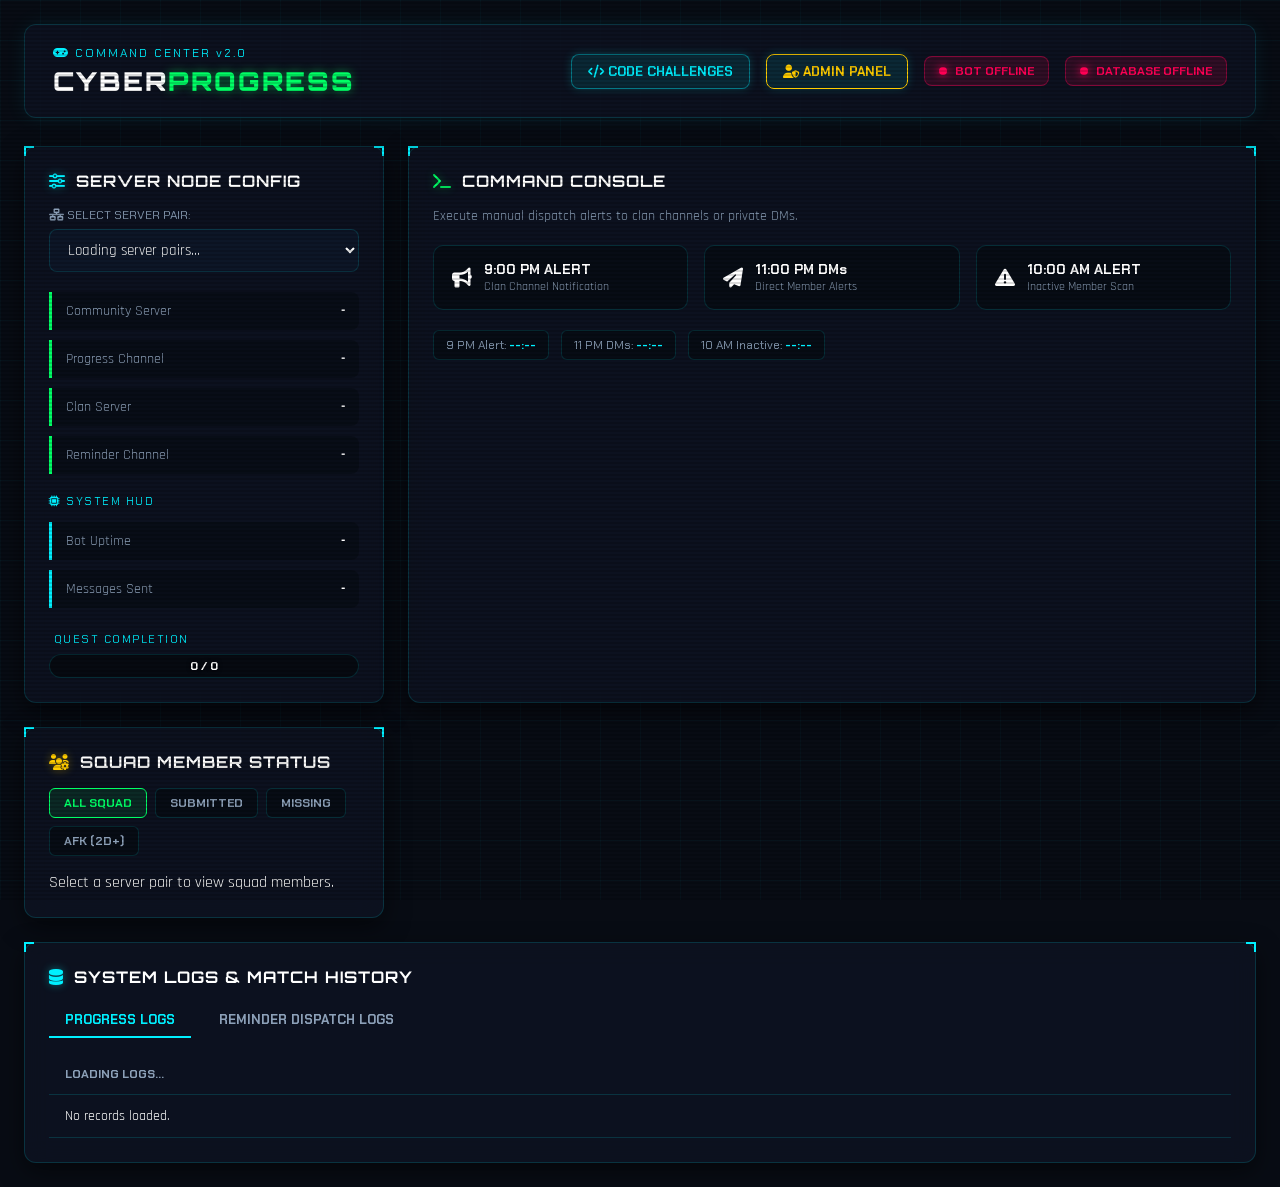
==== commit 6ec8f322: "feat: Add Admin Panel with authentication and controls - Introduced an Admin Panel in the dashboard " ====
--- a/dashboard/index.html
+++ b/dashboard/index.html
@@ -25,6 +25,7 @@
             
             <div class="header-actions">
                 <a href="/programming-dashboard" class="hud-nav-btn"><i class="fa-solid fa-code"></i> CODE CHALLENGES</a>
+                <a href="/programming-dashboard" onclick="sessionStorage.setItem('openTab', 'admin')" class="hud-nav-btn" style="border-color: var(--neon-gold); color: var(--neon-gold);"><i class="fa-solid fa-user-shield"></i> ADMIN PANEL</a>
                 <div class="status-badge" id="bot-badge">
                     <span class="pulse-dot"></span>
                     <span id="bot-status-text">BOT OFFLINE</span>
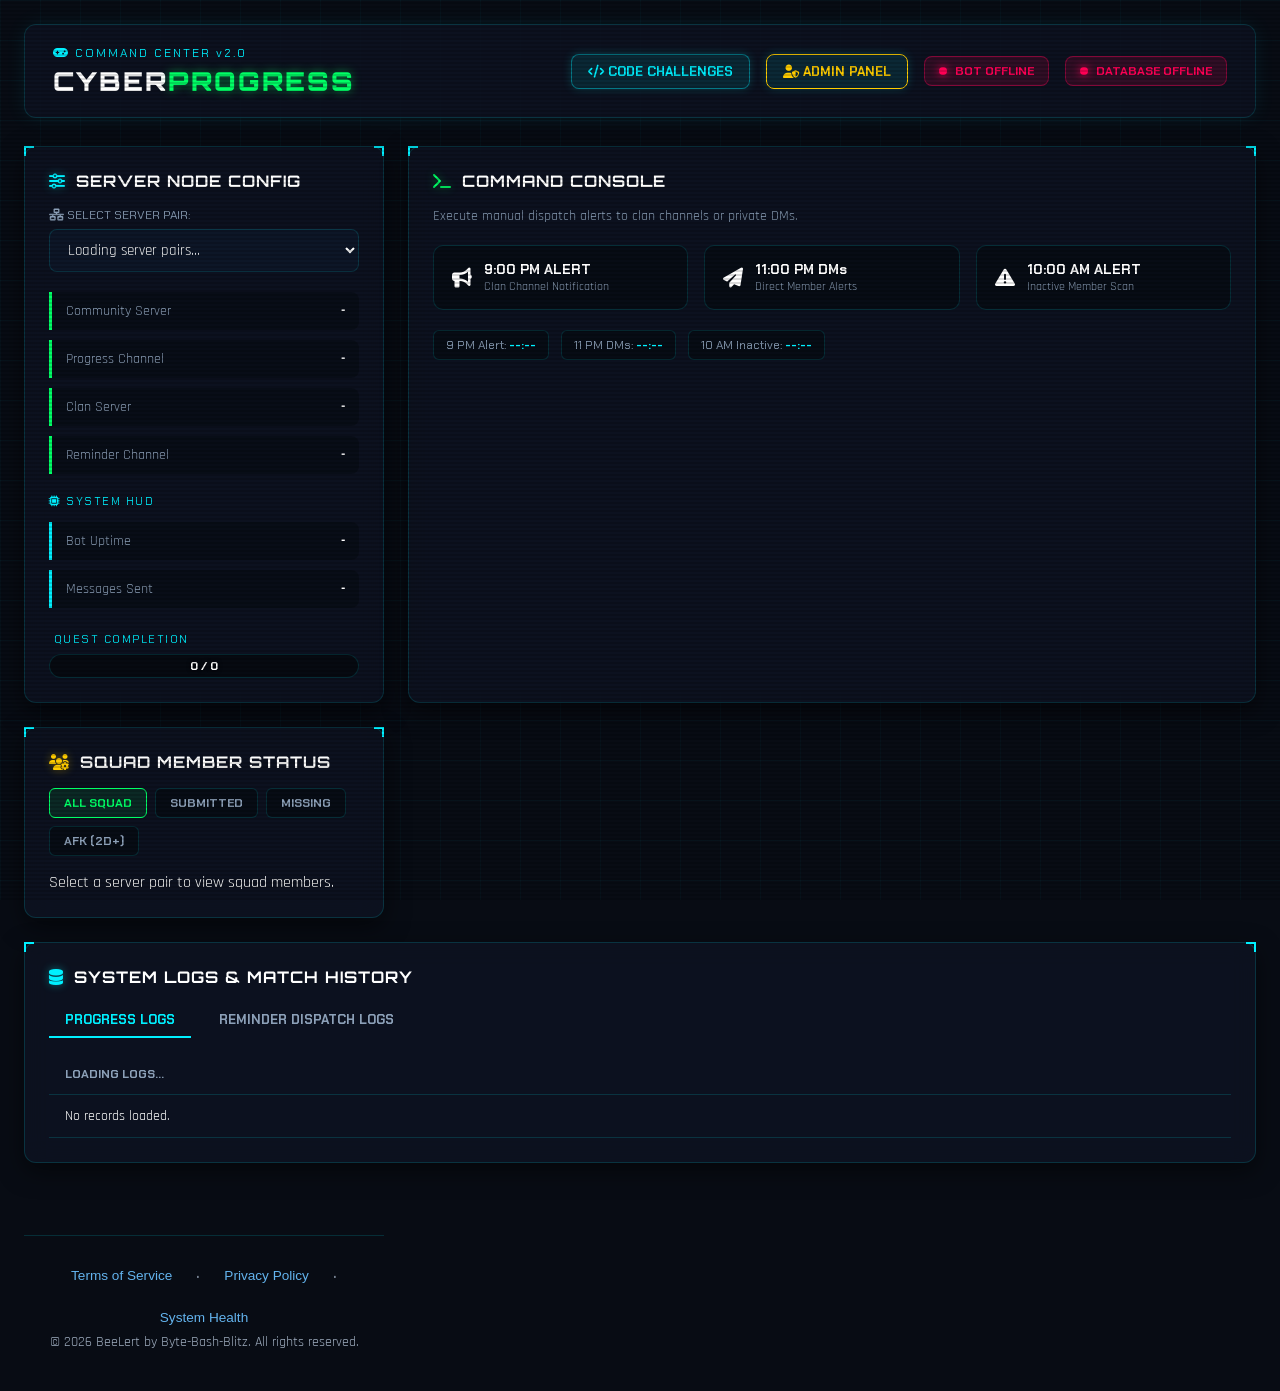
==== commit b3939037: "feat: Add Terms of Service and Privacy Policy pages for Discord App Verification" ====
--- a/dashboard/index.html
+++ b/dashboard/index.html
@@ -177,6 +177,17 @@
                     </table>
                 </div>
             </section>
+
+            <footer style="margin-top: 3rem; padding: 2rem 0 1rem; border-top: 1px solid var(--border-color, #2d3748); text-align: center; font-size: 0.85rem; color: #a0aec0;">
+                <div style="display: flex; justify-content: center; gap: 1.5rem; margin-bottom: 0.5rem; flex-wrap: wrap;">
+                    <a href="/terms" target="_blank" style="color: #63b3ed; text-decoration: none; font-weight: 500;">Terms of Service</a>
+                    <span>•</span>
+                    <a href="/privacy" target="_blank" style="color: #63b3ed; text-decoration: none; font-weight: 500;">Privacy Policy</a>
+                    <span>•</span>
+                    <a href="/health" target="_blank" style="color: #63b3ed; text-decoration: none; font-weight: 500;">System Health</a>
+                </div>
+                <p>&copy; 2026 BeeLert by Byte-Bash-Blitz. All rights reserved.</p>
+            </footer>
         </main>
     </div>
 
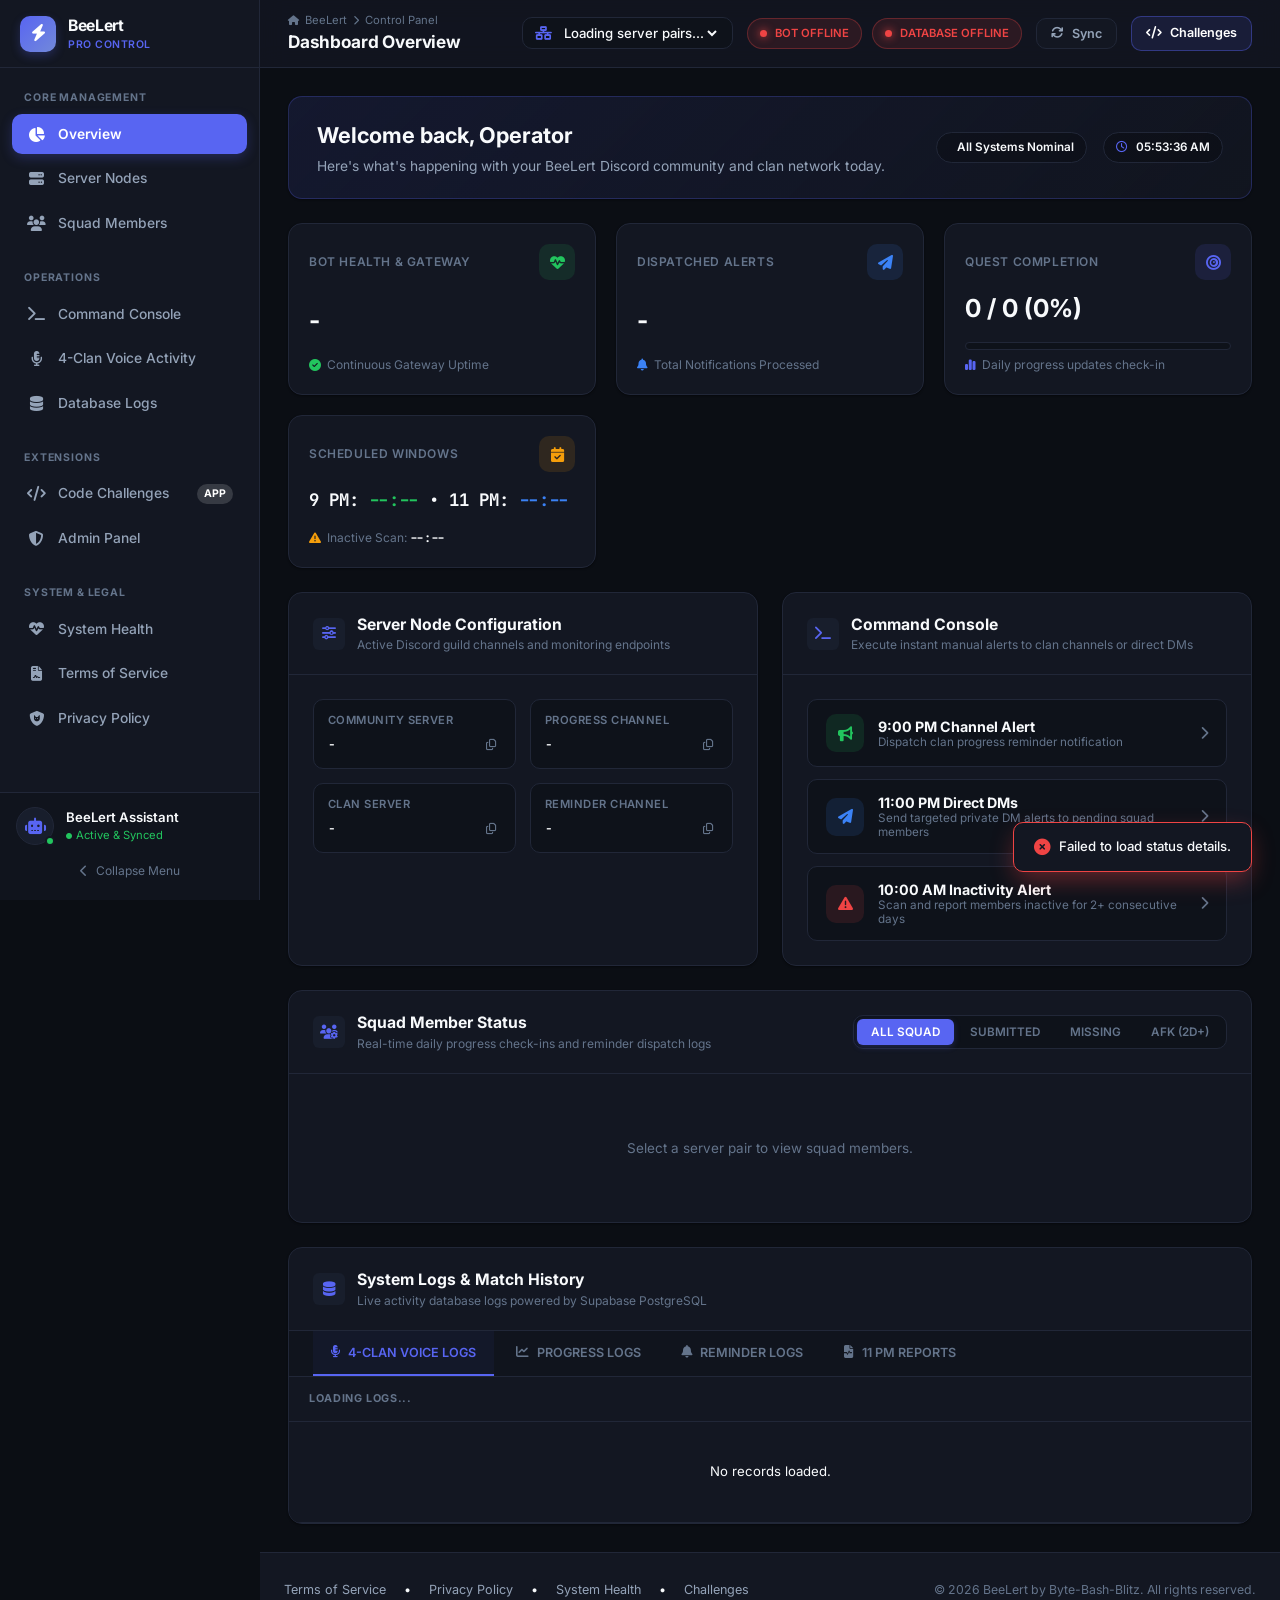
==== commit f19e5cf0: "feat: Enhance error handling and data management in API and services - Improved error handling for s" ====
--- a/dashboard/index.html
+++ b/dashboard/index.html
@@ -3,192 +3,450 @@
 <head>
     <meta charset="UTF-8">
     <meta name="viewport" content="width=device-width, initial-scale=1.0">
-    <title>CYBER HUD // Gaming Progress Command Center</title>
-    <!-- Google Fonts -->
-    <link href="https://fonts.googleapis.com/css2?family=Chakra+Petch:wght@500;700&family=Orbitron:wght@400;700;900&family=Rajdhani:wght@500;600;700&display=swap" rel="stylesheet">
-    <!-- FontAwesome for icons -->
+    <title>BeeLert // Discord Bot SaaS Control Center</title>
+    <!-- Google Fonts: Inter & JetBrains Mono -->
+    <link rel="preconnect" href="https://fonts.googleapis.com">
+    <link rel="preconnect" href="https://fonts.gstatic.com" crossorigin>
+    <link href="https://fonts.googleapis.com/css2?family=Inter:wght@400;500;600;700;800&family=JetBrains+Mono:wght@400;500;600&display=swap" rel="stylesheet">
+    <!-- FontAwesome 6 Icons -->
     <link rel="stylesheet" href="https://cdnjs.cloudflare.com/ajax/libs/font-awesome/6.4.0/css/all.min.css">
     <link rel="stylesheet" href="style.css">
 </head>
 <body>
-    <!-- Scanline & Cyber Grid Background -->
-    <div class="cyber-scanlines"></div>
-    <div class="cyber-grid-bg"></div>
-
-    <div class="dashboard-container">
-        <!-- GAMING HUD HEADER -->
-        <header class="hud-header">
-            <div class="logo-area">
-                <span class="hud-sub"><i class="fa-solid fa-gamepad"></i> COMMAND CENTER v2.0</span>
-                <h1 class="hud-title">CYBER<span>PROGRESS</span></h1>
+    <div class="app-shell">
+        <!-- Sidebar Backdrop for Mobile Drawer -->
+        <div class="sidebar-backdrop" id="sidebar-backdrop" onclick="toggleMobileSidebar(false)"></div>
+
+        <!-- Collapsible SaaS Sidebar -->
+        <aside class="sidebar" id="sidebar">
+            <div class="brand-header">
+                <a href="/dashboard/" class="brand-link">
+                    <div class="brand-icon-wrapper">
+                        <i class="fa-solid fa-bolt"></i>
+                    </div>
+                    <div class="brand-info">
+                        <span class="brand-name">BeeLert</span>
+                        <span class="brand-tag">PRO CONTROL</span>
+                    </div>
+                </a>
             </div>
-            
-            <div class="header-actions">
-                <a href="/programming-dashboard" class="hud-nav-btn"><i class="fa-solid fa-code"></i> CODE CHALLENGES</a>
-                <a href="/programming-dashboard" onclick="sessionStorage.setItem('openTab', 'admin')" class="hud-nav-btn" style="border-color: var(--neon-gold); color: var(--neon-gold);"><i class="fa-solid fa-user-shield"></i> ADMIN PANEL</a>
-                <div class="status-badge" id="bot-badge">
-                    <span class="pulse-dot"></span>
-                    <span id="bot-status-text">BOT OFFLINE</span>
-                </div>
-                <div class="status-badge" id="db-badge">
-                    <span class="pulse-dot"></span>
-                    <span id="db-status-text">DATABASE OFFLINE</span>
-                </div>
+
+            <!-- Navigation Links -->
+            <nav class="sidebar-nav">
+                <div class="nav-group">
+                    <div class="nav-group-title">Core Management</div>
+                    <a href="#overview" class="nav-item active">
+                        <i class="fa-solid fa-chart-pie"></i>
+                        <span class="nav-item-text">Overview</span>
+                    </a>
+                    <a href="#server-nodes" class="nav-item">
+                        <i class="fa-solid fa-server"></i>
+                        <span class="nav-item-text">Server Nodes</span>
+                    </a>
+                    <a href="#squad-members" class="nav-item">
+                        <i class="fa-solid fa-users"></i>
+                        <span class="nav-item-text">Squad Members</span>
+                    </a>
+                </div>
+
+                <div class="nav-group">
+                    <div class="nav-group-title">Operations</div>
+                    <a href="#command-console" class="nav-item">
+                        <i class="fa-solid fa-terminal"></i>
+                        <span class="nav-item-text">Command Console</span>
+                    </a>
+                    <a href="#database-logs" onclick="switchLogTab('voice')" class="nav-item">
+                        <i class="fa-solid fa-microphone-lines"></i>
+                        <span class="nav-item-text">4-Clan Voice Activity</span>
+                    </a>
+                    <a href="#database-logs" class="nav-item">
+                        <i class="fa-solid fa-database"></i>
+                        <span class="nav-item-text">Database Logs</span>
+                    </a>
+                </div>
+
+                <div class="nav-group">
+                    <div class="nav-group-title">Extensions</div>
+                    <a href="/programming-dashboard" class="nav-item">
+                        <i class="fa-solid fa-code"></i>
+                        <span class="nav-item-text">Code Challenges</span>
+                        <span class="nav-item-badge">APP</span>
+                    </a>
+                    <a href="/programming-dashboard" onclick="sessionStorage.setItem('openTab', 'admin')" class="nav-item">
+                        <i class="fa-solid fa-shield-halved"></i>
+                        <span class="nav-item-text">Admin Panel</span>
+                    </a>
+                </div>
+
+                <div class="nav-group">
+                    <div class="nav-group-title">System & Legal</div>
+                    <a href="/health" target="_blank" class="nav-item">
+                        <i class="fa-solid fa-heart-pulse"></i>
+                        <span class="nav-item-text">System Health</span>
+                    </a>
+                    <a href="/terms" target="_blank" class="nav-item">
+                        <i class="fa-solid fa-file-contract"></i>
+                        <span class="nav-item-text">Terms of Service</span>
+                    </a>
+                    <a href="/privacy" target="_blank" class="nav-item">
+                        <i class="fa-solid fa-shield-cat"></i>
+                        <span class="nav-item-text">Privacy Policy</span>
+                    </a>
+                </div>
+            </nav>
+
+            <!-- Sidebar Footer & Bot Mini-Profile -->
+            <div class="sidebar-footer">
+                <div class="sidebar-profile">
+                    <div class="sidebar-avatar-wrapper">
+                        <div class="sidebar-avatar">
+                            <i class="fa-solid fa-robot"></i>
+                        </div>
+                        <span class="sidebar-status-dot"></span>
+                    </div>
+                    <div class="sidebar-profile-info">
+                        <span class="sidebar-profile-name">BeeLert Assistant</span>
+                        <span class="sidebar-profile-status"><i class="fa-solid fa-circle" style="font-size: 6px;"></i> Active & Synced</span>
+                    </div>
+                </div>
+                <button class="sidebar-toggle-btn" id="sidebar-toggle-btn" onclick="toggleDesktopSidebar()" title="Toggle Sidebar">
+                    <i class="fa-solid fa-chevron-left" id="sidebar-toggle-icon"></i>
+                    <span class="toggle-text">Collapse Menu</span>
+                </button>
             </div>
-        </header>
-
-        <!-- Main Dashboard Layout -->
-        <main class="dashboard-grid">
-            
-            <!-- Left Side: Config & Stats -->
-            <section class="panel hud-card config-panel animate-slide-in">
-                <div class="hud-corner top-left"></div>
-                <div class="hud-corner top-right"></div>
-                <h2 class="panel-title"><i class="fa-solid fa-sliders neon-cyan-text"></i> SERVER NODE CONFIG</h2>
-                
-                <div class="pair-selector-wrapper">
-                    <label for="pair-select"><i class="fa-solid fa-network-wired"></i> SELECT SERVER PAIR:</label>
-                    <select id="pair-select" class="gamer-select">
-                        <option value="">Loading server pairs...</option>
-                    </select>
-                </div>
-                
-                <div id="pair-config-details" class="config-details">
-                    <div class="config-item">
-                        <span class="label">Community Server</span>
-                        <span class="value" id="cfg-comm-server">-</span>
-                    </div>
-                    <div class="config-item">
-                        <span class="label">Progress Channel</span>
-                        <span class="value" id="cfg-comm-channel">-</span>
-                    </div>
-                    <div class="config-item">
-                        <span class="label">Clan Server</span>
-                        <span class="value" id="cfg-clan-server">-</span>
-                    </div>
-                    <div class="config-item">
-                        <span class="label">Reminder Channel</span>
-                        <span class="value" id="cfg-clan-channel">-</span>
-                    </div>
-                </div>
-
-                <!-- Bot general info section -->
-                <div class="config-details" style="margin-bottom: 24px;">
-                    <div class="stat-label"><i class="fa-solid fa-microchip"></i> SYSTEM HUD</div>
-                    <div class="config-item" style="border-left-color: var(--neon-cyan);">
-                        <span class="label">Bot Uptime</span>
-                        <span class="value" id="bot-uptime">-</span>
-                    </div>
-                    <div class="config-item" style="border-left-color: var(--neon-cyan);">
-                        <span class="label">Messages Sent</span>
-                        <span class="value" id="bot-msg-count">-</span>
-                    </div>
-                </div>
-
-                <!-- Gaming Energy progress bar -->
-                <div class="liquid-stats">
-                    <div class="stat-box">
-                        <div class="stat-label"><i class="fa-solid fa-crosshair"></i> QUEST COMPLETION</div>
-                        <div class="progress-liquid-container">
-                            <div class="liquid-fill" id="posted-liquid" style="width: 0%"></div>
-                            <span class="progress-text" id="posted-stat-text">0 / 0</span>
-                        </div>
-                    </div>
-                </div>
-            </section>
-
-            <!-- Middle: Trigger Console -->
-            <section class="panel hud-card trigger-panel animate-slide-in-delay-1">
-                <div class="hud-corner top-left"></div>
-                <div class="hud-corner top-right"></div>
-                <h2 class="panel-title"><i class="fa-solid fa-terminal neon-green-text"></i> COMMAND CONSOLE</h2>
-                <p class="panel-desc">Execute manual dispatch alerts to clan channels or private DMs.</p>
-                
-                <div class="trigger-buttons-grid">
-                    <button class="gamer-btn btn-green" onclick="triggerReminder('first')">
-                        <i class="fa-solid fa-bullhorn"></i>
-                        <span class="btn-text">
-                            <strong>9:00 PM ALERT</strong>
-                            <small>Clan Channel Notification</small>
-                        </span>
+        </aside>
+
+        <!-- Main Content Area -->
+        <div class="main-content-wrapper">
+            <!-- Top Sticky Navigation Bar -->
+            <header class="top-navbar">
+                <div class="top-navbar-left">
+                    <button class="mobile-menu-btn" onclick="toggleMobileSidebar(true)" aria-label="Open Navigation">
+                        <i class="fa-solid fa-bars"></i>
                     </button>
-                    
-                    <button class="gamer-btn btn-cyan" onclick="triggerReminder('second')">
-                        <i class="fa-solid fa-paper-plane"></i>
-                        <span class="btn-text">
-                            <strong>11:00 PM DMs</strong>
-                            <small>Direct Member Alerts</small>
-                        </span>
+                    <div class="page-title-area">
+                        <div class="breadcrumbs">
+                            <i class="fa-solid fa-house"></i>
+                            <span>BeeLert</span>
+                            <i class="fa-solid fa-chevron-right"></i>
+                            <span>Control Panel</span>
+                        </div>
+                        <h1 class="page-heading">Dashboard Overview</h1>
+                    </div>
+                </div>
+
+                <div class="top-navbar-right">
+                    <!-- Server Pair Selector Dropdown -->
+                    <div class="pair-selector-box" title="Select configured Discord server pair">
+                        <i class="fa-solid fa-network-wired"></i>
+                        <select id="pair-select" class="pair-select-input" aria-label="Select Discord Server Pair">
+                            <option value="">Loading server pairs...</option>
+                        </select>
+                    </div>
+
+                    <!-- System Status Badges -->
+                    <div class="status-pill-group">
+                        <div class="status-badge" id="bot-badge" title="Discord Gateway Status">
+                            <span class="pulse-dot"></span>
+                            <span id="bot-status-text">BOT OFFLINE</span>
+                        </div>
+                        <div class="status-badge" id="db-badge" title="Supabase Database Status">
+                            <span class="pulse-dot"></span>
+                            <span id="db-status-text">DATABASE OFFLINE</span>
+                        </div>
+                    </div>
+
+                    <!-- Action Buttons -->
+                    <button class="nav-action-btn" onclick="refreshDashboard()" title="Sync live status and logs">
+                        <i class="fa-solid fa-arrows-rotate" id="refresh-icon"></i>
+                        <span>Sync</span>
                     </button>
-                    
-                    <button class="gamer-btn btn-red" onclick="triggerReminder('inactive')">
-                        <i class="fa-solid fa-triangle-exclamation"></i>
-                        <span class="btn-text">
-                            <strong>10:00 AM ALERT</strong>
-                            <small>Inactive Member Scan</small>
-                        </span>
-                    </button>
-                </div>
-                
-                <div class="time-capsules">
-                    <div class="capsule">9 PM Alert: <span id="time-first">--:--</span></div>
-                    <div class="capsule">11 PM DMs: <span id="time-second">--:--</span></div>
-                    <div class="capsule">10 AM Inactive: <span id="time-inactive">--:--</span></div>
-                </div>
-            </section>
-
-            <!-- Right Side: Tracked Members -->
-            <section class="panel hud-card members-panel span-cols animate-slide-in-delay-2">
-                <div class="hud-corner top-left"></div>
-                <div class="hud-corner top-right"></div>
-                <h2 class="panel-title"><i class="fa-solid fa-users-gear neon-gold-text"></i> SQUAD MEMBER STATUS</h2>
-                <div class="members-filter-bar">
-                    <button class="filter-btn active" onclick="filterMembers('all')">ALL SQUAD</button>
-                    <button class="filter-btn" onclick="filterMembers('posted')">SUBMITTED</button>
-                    <button class="filter-btn" onclick="filterMembers('unposted')">MISSING</button>
-                    <button class="filter-btn" onclick="filterMembers('inactive')">AFK (2D+)</button>
-                </div>
-                <div class="members-list-grid" id="members-list">
-                    <div class="no-members">Select a server pair to view squad members.</div>
-                </div>
-            </section>
-
-            <!-- Bottom: Database Logs -->
-            <section class="panel hud-card database-panel span-cols-full animate-slide-in-delay-3">
-                <div class="hud-corner top-left"></div>
-                <div class="hud-corner top-right"></div>
-                <h2 class="panel-title"><i class="fa-solid fa-database neon-cyan-text"></i> SYSTEM LOGS & MATCH HISTORY</h2>
-                <div class="logs-tabs-header">
-                    <button class="log-tab-btn active" onclick="switchLogTab('updates')">PROGRESS LOGS</button>
-                    <button class="log-tab-btn" onclick="switchLogTab('reminders')">REMINDER DISPATCH LOGS</button>
-                </div>
-                <div class="log-table-container">
-                    <table class="gamer-table" id="db-logs-table">
-                        <thead>
-                            <tr id="table-headers">
-                                <th>Loading logs...</th>
-                            </tr>
-                        </thead>
-                        <tbody id="table-body">
-                            <tr>
-                                <td colspan="5" class="center-text">No records loaded.</td>
-                            </tr>
-                        </tbody>
-                    </table>
-                </div>
-            </section>
-
-            <footer style="margin-top: 3rem; padding: 2rem 0 1rem; border-top: 1px solid var(--border-color, #2d3748); text-align: center; font-size: 0.85rem; color: #a0aec0;">
-                <div style="display: flex; justify-content: center; gap: 1.5rem; margin-bottom: 0.5rem; flex-wrap: wrap;">
-                    <a href="/terms" target="_blank" style="color: #63b3ed; text-decoration: none; font-weight: 500;">Terms of Service</a>
+                    <a href="/programming-dashboard" class="nav-action-btn btn-accent">
+                        <i class="fa-solid fa-code"></i>
+                        <span>Challenges</span>
+                    </a>
+                </div>
+            </header>
+
+            <!-- Dashboard Content Canvas -->
+            <main class="dashboard-main-content" id="overview">
+                <!-- Welcome Banner -->
+                <section class="welcome-banner">
+                    <div class="welcome-text">
+                        <h1>Welcome back, Operator</h1>
+                        <p>Here's what's happening with your BeeLert Discord community and clan network today.</p>
+                    </div>
+                    <div class="welcome-meta">
+                        <div class="meta-pill">
+                            <i class="fa-solid fa-shield-check" style="color: var(--color-success);"></i>
+                            <span>All Systems Nominal</span>
+                        </div>
+                        <div class="meta-pill">
+                            <i class="fa-regular fa-clock" style="color: var(--accent-blurple);"></i>
+                            <span id="current-live-time">Live Sync</span>
+                        </div>
+                    </div>
+                </section>
+
+                <!-- Top Metrics / Stat Cards Grid -->
+                <section class="stat-cards-grid">
+                    <!-- Stat 1: Bot Health & Uptime -->
+                    <div class="stat-card">
+                        <div class="stat-card-header">
+                            <span class="stat-card-label">Bot Health & Gateway</span>
+                            <div class="stat-card-icon icon-green">
+                                <i class="fa-solid fa-heart-pulse"></i>
+                            </div>
+                        </div>
+                        <div class="stat-card-value" id="bot-uptime">-</div>
+                        <div class="stat-card-sub">
+                            <i class="fa-solid fa-circle-check" style="color: var(--color-success);"></i>
+                            <span>Continuous Gateway Uptime</span>
+                        </div>
+                    </div>
+
+                    <!-- Stat 2: Dispatched Messages -->
+                    <div class="stat-card">
+                        <div class="stat-card-header">
+                            <span class="stat-card-label">Dispatched Alerts</span>
+                            <div class="stat-card-icon icon-blue">
+                                <i class="fa-solid fa-paper-plane"></i>
+                            </div>
+                        </div>
+                        <div class="stat-card-value" id="bot-msg-count">-</div>
+                        <div class="stat-card-sub">
+                            <i class="fa-solid fa-bell" style="color: var(--color-info);"></i>
+                            <span>Total Notifications Processed</span>
+                        </div>
+                    </div>
+
+                    <!-- Stat 3: Daily Quest Completion -->
+                    <div class="stat-card">
+                        <div class="stat-card-header">
+                            <span class="stat-card-label">Quest Completion</span>
+                            <div class="stat-card-icon icon-purple">
+                                <i class="fa-solid fa-bullseye"></i>
+                            </div>
+                        </div>
+                        <div class="stat-card-value" id="posted-stat-text">0 / 0 (0%)</div>
+                        <div class="stat-progress-bar-container">
+                            <div class="stat-progress-fill" id="posted-liquid" style="width: 0%"></div>
+                        </div>
+                        <div class="stat-card-sub">
+                            <i class="fa-solid fa-chart-simple" style="color: var(--accent-blurple);"></i>
+                            <span>Daily progress updates check-in</span>
+                        </div>
+                    </div>
+
+                    <!-- Stat 4: Scheduled Alert Windows -->
+                    <div class="stat-card">
+                        <div class="stat-card-header">
+                            <span class="stat-card-label">Scheduled Windows</span>
+                            <div class="stat-card-icon icon-yellow">
+                                <i class="fa-solid fa-calendar-check"></i>
+                            </div>
+                        </div>
+                        <div class="stat-card-value" style="font-size: 1.15rem; font-family: var(--font-mono); margin-top: 4px;">
+                            9 PM: <span id="time-first" style="color: var(--color-success);">--:--</span> • 11 PM: <span id="time-second" style="color: var(--color-info);">--:--</span>
+                        </div>
+                        <div class="stat-card-sub" style="margin-top: 10px;">
+                            <i class="fa-solid fa-triangle-exclamation" style="color: var(--color-warning);"></i>
+                            <span>Inactive Scan: <strong id="time-inactive" style="color: var(--text-primary); font-family: var(--font-mono);">--:--</strong></span>
+                        </div>
+                    </div>
+                </section>
+
+                <!-- Core Operations Grid: Server Node Config & Command Console -->
+                <section class="operations-grid">
+                    <!-- Left: Server Node Configuration -->
+                    <div class="saas-card" id="server-nodes">
+                        <div class="saas-card-header">
+                            <div class="card-title-group">
+                                <div class="card-title-icon">
+                                    <i class="fa-solid fa-sliders"></i>
+                                </div>
+                                <div>
+                                    <h2 class="card-title">Server Node Configuration</h2>
+                                    <p class="card-subtitle">Active Discord guild channels and monitoring endpoints</p>
+                                </div>
+                            </div>
+                        </div>
+                        <div class="saas-card-body">
+                            <div class="config-items-grid">
+                                <div class="config-item">
+                                    <span class="label">Community Server</span>
+                                    <div class="value-box">
+                                        <span class="value" id="cfg-comm-server">-</span>
+                                        <button class="copy-btn" onclick="copyText('cfg-comm-server')" title="Copy ID"><i class="fa-regular fa-copy"></i></button>
+                                    </div>
+                                </div>
+                                <div class="config-item">
+                                    <span class="label">Progress Channel</span>
+                                    <div class="value-box">
+                                        <span class="value" id="cfg-comm-channel">-</span>
+                                        <button class="copy-btn" onclick="copyText('cfg-comm-channel')" title="Copy ID"><i class="fa-regular fa-copy"></i></button>
+                                    </div>
+                                </div>
+                                <div class="config-item">
+                                    <span class="label">Clan Server</span>
+                                    <div class="value-box">
+                                        <span class="value" id="cfg-clan-server">-</span>
+                                        <button class="copy-btn" onclick="copyText('cfg-clan-server')" title="Copy ID"><i class="fa-regular fa-copy"></i></button>
+                                    </div>
+                                </div>
+                                <div class="config-item">
+                                    <span class="label">Reminder Channel</span>
+                                    <div class="value-box">
+                                        <span class="value" id="cfg-clan-channel">-</span>
+                                        <button class="copy-btn" onclick="copyText('cfg-clan-channel')" title="Copy ID"><i class="fa-regular fa-copy"></i></button>
+                                    </div>
+                                </div>
+                            </div>
+                        </div>
+                    </div>
+
+                    <!-- Right: Command Console -->
+                    <div class="saas-card" id="command-console">
+                        <div class="saas-card-header">
+                            <div class="card-title-group">
+                                <div class="card-title-icon">
+                                    <i class="fa-solid fa-terminal"></i>
+                                </div>
+                                <div>
+                                    <h2 class="card-title">Command Console</h2>
+                                    <p class="card-subtitle">Execute instant manual alerts to clan channels or direct DMs</p>
+                                </div>
+                            </div>
+                        </div>
+                        <div class="saas-card-body">
+                            <div class="trigger-buttons-group">
+                                <button class="action-trigger-btn btn-green btn-first" onclick="triggerReminder('first')">
+                                    <div class="btn-left">
+                                        <div class="btn-icon-wrapper btn-icon-green">
+                                            <i class="fa-solid fa-bullhorn"></i>
+                                        </div>
+                                        <div class="btn-content">
+                                            <span class="btn-title">9:00 PM Channel Alert</span>
+                                            <span class="btn-desc">Dispatch clan progress reminder notification</span>
+                                        </div>
+                                    </div>
+                                    <i class="fa-solid fa-chevron-right btn-chevron"></i>
+                                </button>
+
+                                <button class="action-trigger-btn btn-cyan btn-second" onclick="triggerReminder('second')">
+                                    <div class="btn-left">
+                                        <div class="btn-icon-wrapper btn-icon-cyan">
+                                            <i class="fa-solid fa-paper-plane"></i>
+                                        </div>
+                                        <div class="btn-content">
+                                            <span class="btn-title">11:00 PM Direct DMs</span>
+                                            <span class="btn-desc">Send targeted private DM alerts to pending squad members</span>
+                                        </div>
+                                    </div>
+                                    <i class="fa-solid fa-chevron-right btn-chevron"></i>
+                                </button>
+
+                                <button class="action-trigger-btn btn-red btn-inactive" onclick="triggerReminder('inactive')">
+                                    <div class="btn-left">
+                                        <div class="btn-icon-wrapper btn-icon-red">
+                                            <i class="fa-solid fa-triangle-exclamation"></i>
+                                        </div>
+                                        <div class="btn-content">
+                                            <span class="btn-title">10:00 AM Inactivity Alert</span>
+                                            <span class="btn-desc">Scan and report members inactive for 2+ consecutive days</span>
+                                        </div>
+                                    </div>
+                                    <i class="fa-solid fa-chevron-right btn-chevron"></i>
+                                </button>
+                            </div>
+                        </div>
+                    </div>
+                </section>
+
+                <!-- Squad Member Status Section -->
+                <section class="members-section-card" id="squad-members">
+                    <div class="members-header">
+                        <div class="card-title-group">
+                            <div class="card-title-icon">
+                                <i class="fa-solid fa-users-gear"></i>
+                            </div>
+                            <div>
+                                <h2 class="card-title">Squad Member Status</h2>
+                                <p class="card-subtitle">Real-time daily progress check-ins and reminder dispatch logs</p>
+                            </div>
+                        </div>
+                        <div class="members-filter-bar">
+                            <button class="filter-btn active" onclick="filterMembers('all')">ALL SQUAD</button>
+                            <button class="filter-btn" onclick="filterMembers('posted')">SUBMITTED</button>
+                            <button class="filter-btn" onclick="filterMembers('unposted')">MISSING</button>
+                            <button class="filter-btn" onclick="filterMembers('inactive')">AFK (2D+)</button>
+                        </div>
+                    </div>
+                    <div class="members-list-grid" id="members-list">
+                        <div class="no-members">Select a server pair to view squad members.</div>
+                    </div>
+                </section>
+
+                <!-- Database Logs & Match History Section -->
+                <section class="database-section-card" id="database-logs">
+                    <div class="logs-header">
+                        <div class="card-title-group">
+                            <div class="card-title-icon">
+                                <i class="fa-solid fa-database"></i>
+                            </div>
+                            <div>
+                                <h2 class="card-title">System Logs & Match History</h2>
+                                <p class="card-subtitle">Live activity database logs powered by Supabase PostgreSQL</p>
+                            </div>
+                        </div>
+                    </div>
+                    <div class="logs-tabs-header">
+                        <button class="log-tab-btn active" onclick="switchLogTab('voice')">
+                            <i class="fa-solid fa-microphone-lines"></i> 4-CLAN VOICE LOGS
+                        </button>
+                        <button class="log-tab-btn" onclick="switchLogTab('updates')">
+                            <i class="fa-solid fa-chart-line"></i> PROGRESS LOGS
+                        </button>
+                        <button class="log-tab-btn" onclick="switchLogTab('reminders')">
+                            <i class="fa-solid fa-bell"></i> REMINDER LOGS
+                        </button>
+                        <button class="log-tab-btn" onclick="switchLogTab('voice-reports')">
+                            <i class="fa-solid fa-file-waveform"></i> 11 PM REPORTS
+                        </button>
+                    </div>
+                    <div class="log-table-container">
+                        <table class="gamer-table saas-table" id="db-logs-table">
+                            <thead>
+                                <tr id="table-headers">
+                                    <th>Loading logs...</th>
+                                </tr>
+                            </thead>
+                            <tbody id="table-body">
+                                <tr>
+                                    <td colspan="7" class="center-text">No records loaded.</td>
+                                </tr>
+                            </tbody>
+                        </table>
+                    </div>
+                </section>
+            </main>
+
+            <!-- SaaS Footer -->
+            <footer class="app-footer">
+                <div class="footer-links">
+                    <a href="/terms" target="_blank" class="footer-link">Terms of Service</a>
                     <span>•</span>
-                    <a href="/privacy" target="_blank" style="color: #63b3ed; text-decoration: none; font-weight: 500;">Privacy Policy</a>
+                    <a href="/privacy" target="_blank" class="footer-link">Privacy Policy</a>
                     <span>•</span>
-                    <a href="/health" target="_blank" style="color: #63b3ed; text-decoration: none; font-weight: 500;">System Health</a>
-                </div>
-                <p>&copy; 2026 BeeLert by Byte-Bash-Blitz. All rights reserved.</p>
+                    <a href="/health" target="_blank" class="footer-link">System Health</a>
+                    <span>•</span>
+                    <a href="/programming-dashboard" class="footer-link">Challenges</a>
+                </div>
+                <div class="footer-copy">
+                    &copy; 2026 BeeLert by Byte-Bash-Blitz. All rights reserved.
+                </div>
             </footer>
-        </main>
+        </div>
     </div>
 
     <!-- Notification Toast -->
--- a/dashboard/style.css
+++ b/dashboard/style.css
@@ -1,474 +1,1477 @@
+/* ==========================================================================
+   BeeLert SaaS Control Panel - Modern Design System
+   ========================================================================== */
+
 :root {
-    --bg-dark: #080c14;
-    --card-bg: rgba(13, 19, 34, 0.85);
-    --border-color: rgba(0, 240, 255, 0.15);
-    --neon-cyan: #00f0ff;
-    --neon-green: #00ff66;
-    --neon-gold: #ffcc00;
-    --neon-red: #ff0055;
-    --neon-purple: #a855f7;
-    --text-bright: #ffffff;
-    --text-muted: #8ca0b8;
-    --font-heading: 'Orbitron', sans-serif;
-    --font-accent: 'Chakra Petch', sans-serif;
-    --font-body: 'Rajdhani', sans-serif;
-}
-
-* {
+    /* Color Palette - Premium Dark SaaS */
+    --bg-base: #0b0e14;
+    --bg-surface: #131722;
+    --bg-surface-hover: #181e2c;
+    --bg-card: #131722;
+    --bg-card-hover: #171d2b;
+    --bg-input: #0e121a;
+    --bg-badge: rgba(255, 255, 255, 0.05);
+
+    /* Borders */
+    --border-subtle: #212738;
+    --border-muted: #2c344b;
+    --border-focus: #5865F2;
+
+    /* Accents & Brand */
+    --accent-blurple: #5865F2;
+    --accent-blurple-hover: #4752c4;
+    --accent-blurple-subtle: rgba(88, 101, 242, 0.12);
+    --accent-blurple-glow: rgba(88, 101, 242, 0.25);
+
+    /* Status Colors */
+    --color-success: #22c55e;
+    --color-success-bg: rgba(34, 197, 94, 0.12);
+    --color-success-border: rgba(34, 197, 94, 0.3);
+
+    --color-warning: #f59e0b;
+    --color-warning-bg: rgba(245, 158, 11, 0.12);
+    --color-warning-border: rgba(245, 158, 11, 0.3);
+
+    --color-danger: #ef4444;
+    --color-danger-bg: rgba(239, 68, 68, 0.12);
+    --color-danger-border: rgba(239, 68, 68, 0.3);
+
+    --color-info: #3b82f6;
+    --color-info-bg: rgba(59, 130, 246, 0.12);
+    --color-info-border: rgba(59, 130, 246, 0.3);
+
+    /* Typography */
+    --text-primary: #f8fafc;
+    --text-secondary: #94a3b8;
+    --text-muted: #64748b;
+    --text-invert: #0b0e14;
+
+    --font-sans: 'Inter', -apple-system, BlinkMacSystemFont, 'Segoe UI', Roboto, Helvetica, Arial, sans-serif;
+    --font-mono: 'JetBrains Mono', SFMono-Regular, Menlo, Monaco, Consolas, monospace;
+
+    /* Dimensions & Layout */
+    --sidebar-width: 260px;
+    --sidebar-collapsed-width: 72px;
+    --header-height: 68px;
+    --radius-sm: 6px;
+    --radius-md: 10px;
+    --radius-lg: 14px;
+    --radius-full: 9999px;
+
+    /* Shadows */
+    --shadow-sm: 0 1px 2px 0 rgba(0, 0, 0, 0.4);
+    --shadow-md: 0 4px 12px 0 rgba(0, 0, 0, 0.4);
+    --shadow-lg: 0 10px 25px -3px rgba(0, 0, 0, 0.5), 0 4px 6px -2px rgba(0, 0, 0, 0.4);
+
+    /* Transitions */
+    --transition-fast: 0.15s ease;
+    --transition-normal: 0.25s cubic-bezier(0.4, 0, 0.2, 1);
+}
+
+/* Base Styles */
+*, *::before, *::after {
     margin: 0;
     padding: 0;
     box-sizing: border-box;
 }
 
+html {
+    font-size: 15px;
+    scroll-behavior: smooth;
+}
+
 body {
-    background-color: var(--bg-dark);
-    color: var(--text-bright);
-    font-family: var(--font-body);
-    font-size: 16px;
+    background-color: var(--bg-base);
+    color: var(--text-primary);
+    font-family: var(--font-sans);
+    line-height: 1.5;
+    -webkit-font-smoothing: antialiased;
+    -moz-osx-font-smoothing: grayscale;
     min-height: 100vh;
     overflow-x: hidden;
 }
 
-/* Scanlines Effect */
-.cyber-scanlines {
+a {
+    color: inherit;
+    text-decoration: none;
+}
+
+button {
+    font-family: inherit;
+    cursor: pointer;
+    border: none;
+    background: none;
+}
+
+input, select, textarea {
+    font-family: inherit;
+}
+
+code {
+    font-family: var(--font-mono);
+    font-size: 0.88em;
+    background: rgba(255, 255, 255, 0.06);
+    padding: 2px 6px;
+    border-radius: var(--radius-sm);
+    color: #cbd5e1;
+}
+
+/* ==========================================================================
+   App Shell Layout
+   ========================================================================== */
+
+.app-shell {
+    display: flex;
+    min-height: 100vh;
+    width: 100%;
+    position: relative;
+}
+
+/* Sidebar Backdrop for Mobile Drawer */
+.sidebar-backdrop {
+    display: none;
+    position: fixed;
+    inset: 0;
+    background: rgba(0, 0, 0, 0.7);
+    backdrop-filter: blur(4px);
+    z-index: 90;
+    opacity: 0;
+    transition: opacity var(--transition-normal);
+}
+
+.sidebar-backdrop.active {
+    display: block;
+    opacity: 1;
+}
+
+/* Sidebar Styles */
+.sidebar {
+    width: var(--sidebar-width);
+    background: var(--bg-surface);
+    border-right: 1px solid var(--border-subtle);
+    display: flex;
+    flex-direction: column;
     position: fixed;
     top: 0;
+    bottom: 0;
     left: 0;
-    width: 100vw;
-    height: 100vh;
-    background: linear-gradient(
-        rgba(18, 16, 16, 0) 50%, 
-        rgba(0, 0, 0, 0.25) 50%
-    );
-    background-size: 100% 4px;
-    pointer-events: none;
-    z-index: 10;
-    opacity: 0.6;
-}
-
-/* Grid Pattern */
-.cyber-grid-bg {
-    position: fixed;
+    z-index: 100;
+    transition: width var(--transition-normal), transform var(--transition-normal);
+    user-select: none;
+}
+
+/* Collapsed Sidebar on Desktop */
+.sidebar.collapsed {
+    width: var(--sidebar-collapsed-width);
+}
+
+.sidebar.collapsed .brand-name,
+.sidebar.collapsed .brand-tag,
+.sidebar.collapsed .nav-group-title,
+.sidebar.collapsed .nav-item-text,
+.sidebar.collapsed .nav-item-badge,
+.sidebar.collapsed .sidebar-profile-info,
+.sidebar.collapsed .sidebar-toggle-btn .toggle-text {
+    display: none;
+}
+
+.sidebar.collapsed .brand-header {
+    justify-content: center;
+    padding: 18px 0;
+}
+
+.sidebar.collapsed .nav-item {
+    justify-content: center;
+    padding: 12px 0;
+    border-radius: var(--radius-md);
+    margin: 4px 10px;
+}
+
+.sidebar.collapsed .nav-item i {
+    font-size: 1.15rem;
+    margin: 0;
+}
+
+.sidebar.collapsed .sidebar-profile {
+    justify-content: center;
+    padding: 14px 0;
+}
+
+/* Sidebar Brand Header */
+.brand-header {
+    height: var(--header-height);
+    display: flex;
+    align-items: center;
+    justify-content: space-between;
+    padding: 0 20px;
+    border-bottom: 1px solid var(--border-subtle);
+}
+
+.brand-link {
+    display: flex;
+    align-items: center;
+    gap: 12px;
+}
+
+.brand-icon-wrapper {
+    width: 36px;
+    height: 36px;
+    background: linear-gradient(135deg, var(--accent-blurple), #7289da);
+    border-radius: var(--radius-md);
+    display: flex;
+    align-items: center;
+    justify-content: center;
+    color: #fff;
+    font-size: 1.15rem;
+    box-shadow: 0 4px 10px var(--accent-blurple-glow);
+    flex-shrink: 0;
+}
+
+.brand-info {
+    display: flex;
+    flex-direction: column;
+}
+
+.brand-name {
+    font-size: 1.05rem;
+    font-weight: 700;
+    letter-spacing: -0.02em;
+    color: var(--text-primary);
+}
+
+.brand-tag {
+    font-size: 0.7rem;
+    font-weight: 600;
+    text-transform: uppercase;
+    letter-spacing: 0.05em;
+    color: var(--accent-blurple);
+}
+
+/* Sidebar Navigation */
+.sidebar-nav {
+    flex: 1;
+    overflow-y: auto;
+    overflow-x: hidden;
+    padding: 16px 12px;
+    display: flex;
+    flex-direction: column;
+    gap: 20px;
+}
+
+.sidebar-nav::-webkit-scrollbar {
+    width: 4px;
+}
+
+.sidebar-nav::-webkit-scrollbar-thumb {
+    background: var(--border-subtle);
+    border-radius: var(--radius-full);
+}
+
+.nav-group {
+    display: flex;
+    flex-direction: column;
+    gap: 4px;
+}
+
+.nav-group-title {
+    font-size: 0.7rem;
+    font-weight: 700;
+    text-transform: uppercase;
+    letter-spacing: 0.08em;
+    color: var(--text-muted);
+    padding: 6px 12px 4px;
+}
+
+.nav-item {
+    display: flex;
+    align-items: center;
+    gap: 12px;
+    padding: 10px 14px;
+    border-radius: var(--radius-md);
+    color: var(--text-secondary);
+    font-weight: 500;
+    font-size: 0.92rem;
+    transition: all var(--transition-fast);
+    position: relative;
+}
+
+.nav-item:hover {
+    color: var(--text-primary);
+    background: var(--bg-surface-hover);
+}
+
+.nav-item.active {
+    color: #fff;
+    background: var(--accent-blurple);
+    box-shadow: 0 4px 12px var(--accent-blurple-glow);
+    font-weight: 600;
+}
+
+.nav-item i {
+    font-size: 1rem;
+    width: 20px;
+    text-align: center;
+    flex-shrink: 0;
+}
+
+.nav-item-text {
+    flex: 1;
+    white-space: nowrap;
+    overflow: hidden;
+    text-overflow: ellipsis;
+}
+
+.nav-item-badge {
+    font-size: 0.7rem;
+    font-weight: 700;
+    padding: 2px 7px;
+    border-radius: var(--radius-full);
+    background: rgba(255, 255, 255, 0.15);
+    color: #fff;
+}
+
+/* Sidebar Footer & Bot Mini-Profile */
+.sidebar-footer {
+    padding: 14px 16px;
+    border-top: 1px solid var(--border-subtle);
+    display: flex;
+    flex-direction: column;
+    gap: 10px;
+    background: rgba(0, 0, 0, 0.15);
+}
+
+.sidebar-profile {
+    display: flex;
+    align-items: center;
+    gap: 12px;
+}
+
+.sidebar-avatar-wrapper {
+    position: relative;
+    flex-shrink: 0;
+}
+
+.sidebar-avatar {
+    width: 38px;
+    height: 38px;
+    border-radius: var(--radius-full);
+    background: var(--bg-surface-hover);
+    border: 1px solid var(--border-subtle);
+    display: flex;
+    align-items: center;
+    justify-content: center;
+    color: var(--accent-blurple);
+    font-size: 1.1rem;
+}
+
+.sidebar-status-dot {
+    position: absolute;
+    bottom: -1px;
+    right: -1px;
+    width: 10px;
+    height: 10px;
+    border-radius: var(--radius-full);
+    background: var(--color-success);
+    border: 2px solid var(--bg-surface);
+}
+
+.sidebar-profile-info {
+    display: flex;
+    flex-direction: column;
+    overflow: hidden;
+}
+
+.sidebar-profile-name {
+    font-size: 0.88rem;
+    font-weight: 600;
+    color: var(--text-primary);
+    white-space: nowrap;
+    overflow: hidden;
+    text-overflow: ellipsis;
+}
+
+.sidebar-profile-status {
+    font-size: 0.75rem;
+    color: var(--color-success);
+    display: flex;
+    align-items: center;
+    gap: 4px;
+}
+
+/* Sidebar Collapse Toggle Button */
+.sidebar-toggle-btn {
+    display: flex;
+    align-items: center;
+    justify-content: center;
+    gap: 8px;
+    width: 100%;
+    padding: 8px;
+    border-radius: var(--radius-sm);
+    color: var(--text-muted);
+    font-size: 0.8rem;
+    transition: all var(--transition-fast);
+}
+
+.sidebar-toggle-btn:hover {
+    color: var(--text-primary);
+    background: var(--bg-surface-hover);
+}
+
+/* ==========================================================================
+   Main Content Layout
+   ========================================================================== */
+
+.main-content-wrapper {
+    flex: 1;
+    margin-left: var(--sidebar-width);
+    display: flex;
+    flex-direction: column;
+    min-height: 100vh;
+    transition: margin-left var(--transition-normal);
+}
+
+.sidebar.collapsed ~ .main-content-wrapper {
+    margin-left: var(--sidebar-collapsed-width);
+}
+
+/* Top Navigation Bar */
+.top-navbar {
+    height: var(--header-height);
+    background: rgba(19, 23, 34, 0.8);
+    backdrop-filter: blur(12px);
+    -webkit-backdrop-filter: blur(12px);
+    border-bottom: 1px solid var(--border-subtle);
+    display: flex;
+    align-items: center;
+    justify-content: space-between;
+    padding: 0 28px;
+    position: sticky;
     top: 0;
-    left: 0;
-    width: 100vw;
-    height: 100vh;
-    background-image: 
-        linear-gradient(rgba(0, 240, 255, 0.03) 1px, transparent 1px),
-        linear-gradient(90deg, rgba(0, 240, 255, 0.03) 1px, transparent 1px);
-    background-size: 40px 40px;
-    pointer-events: none;
-    z-index: 0;
-}
-
-.dashboard-container {
+    z-index: 40;
+}
+
+.top-navbar-left {
+    display: flex;
+    align-items: center;
+    gap: 16px;
+}
+
+.mobile-menu-btn {
+    display: none;
+    width: 38px;
+    height: 38px;
+    border-radius: var(--radius-sm);
+    border: 1px solid var(--border-subtle);
+    background: var(--bg-surface);
+    color: var(--text-primary);
+    font-size: 1.1rem;
+    align-items: center;
+    justify-content: center;
+    transition: all var(--transition-fast);
+}
+
+.mobile-menu-btn:hover {
+    background: var(--bg-surface-hover);
+    border-color: var(--border-muted);
+}
+
+.page-title-area {
+    display: flex;
+    flex-direction: column;
+}
+
+.breadcrumbs {
+    font-size: 0.75rem;
+    color: var(--text-muted);
+    display: flex;
+    align-items: center;
+    gap: 6px;
+}
+
+.breadcrumbs i {
+    font-size: 0.65rem;
+}
+
+.page-heading {
+    font-size: 1.15rem;
+    font-weight: 700;
+    color: var(--text-primary);
+    letter-spacing: -0.01em;
+}
+
+/* Top Navbar Right Actions */
+.top-navbar-right {
+    display: flex;
+    align-items: center;
+    gap: 14px;
+}
+
+/* Server Pair Selector Dropdown */
+.pair-selector-box {
+    display: flex;
+    align-items: center;
+    gap: 8px;
+    background: var(--bg-input);
+    border: 1px solid var(--border-subtle);
+    border-radius: var(--radius-md);
+    padding: 6px 12px;
+    transition: border-color var(--transition-fast);
+}
+
+.pair-selector-box:focus-within {
+    border-color: var(--border-focus);
+    box-shadow: 0 0 0 2px var(--accent-blurple-subtle);
+}
+
+.pair-selector-box i {
+    color: var(--accent-blurple);
+    font-size: 0.9rem;
+}
+
+.pair-select-input {
+    background: transparent;
+    border: none;
+    color: var(--text-primary);
+    font-size: 0.88rem;
+    font-weight: 500;
+    outline: none;
+    cursor: pointer;
+    max-width: 220px;
+}
+
+.pair-select-input option {
+    background: var(--bg-surface);
+    color: var(--text-primary);
+}
+
+/* System Status Badges */
+.status-pill-group {
+    display: flex;
+    align-items: center;
+    gap: 10px;
+}
+
+.status-badge {
+    display: inline-flex;
+    align-items: center;
+    gap: 8px;
+    padding: 6px 12px;
+    border-radius: var(--radius-full);
+    font-size: 0.75rem;
+    font-weight: 600;
+    background: var(--color-danger-bg);
+    border: 1px solid var(--color-danger-border);
+    color: var(--color-danger);
+    transition: all var(--transition-fast);
+}
+
+.status-badge.db-active,
+.status-badge.online {
+    background: var(--color-success-bg);
+    border-color: var(--color-success-border);
+    color: var(--color-success);
+}
+
+.pulse-dot {
+    width: 7px;
+    height: 7px;
+    border-radius: var(--radius-full);
+    background: currentColor;
+    box-shadow: 0 0 8px currentColor;
+    animation: statusPulse 2s infinite ease-in-out;
+}
+
+@keyframes statusPulse {
+    0%, 100% { opacity: 1; transform: scale(1); }
+    50% { opacity: 0.5; transform: scale(0.85); }
+}
+
+/* Refresh & Action Buttons in Navbar */
+.nav-action-btn {
+    display: inline-flex;
+    align-items: center;
+    gap: 8px;
+    padding: 7px 14px;
+    border-radius: var(--radius-md);
+    font-size: 0.84rem;
+    font-weight: 600;
+    color: var(--text-secondary);
+    background: var(--bg-surface);
+    border: 1px solid var(--border-subtle);
+    transition: all var(--transition-fast);
+}
+
+.nav-action-btn:hover {
+    color: var(--text-primary);
+    background: var(--bg-surface-hover);
+    border-color: var(--border-muted);
+}
+
+.nav-action-btn.btn-accent {
+    background: var(--accent-blurple-subtle);
+    border-color: rgba(88, 101, 242, 0.4);
+    color: #fff;
+}
+
+.nav-action-btn.btn-accent:hover {
+    background: var(--accent-blurple);
+    box-shadow: 0 2px 8px var(--accent-blurple-glow);
+}
+
+/* ==========================================================================
+   Dashboard Main Container & Cards
+   ========================================================================== */
+
+.dashboard-main-content {
+    flex: 1;
+    padding: 28px;
+    max-width: 1440px;
+    width: 100%;
+    margin: 0 auto;
+    display: flex;
+    flex-direction: column;
+    gap: 24px;
+}
+
+/* Welcome Banner */
+.welcome-banner {
+    background: linear-gradient(135deg, rgba(88, 101, 242, 0.12) 0%, rgba(19, 23, 34, 0.8) 100%);
+    border: 1px solid rgba(88, 101, 242, 0.25);
+    border-radius: var(--radius-lg);
+    padding: 22px 28px;
+    display: flex;
+    align-items: center;
+    justify-content: space-between;
+    box-shadow: var(--shadow-sm);
     position: relative;
-    z-index: 1;
-    max-width: 1400px;
-    margin: 0 auto;
+    overflow: hidden;
+}
+
+.welcome-text h1 {
+    font-size: 1.45rem;
+    font-weight: 700;
+    color: var(--text-primary);
+    margin-bottom: 4px;
+}
+
+.welcome-text p {
+    font-size: 0.92rem;
+    color: var(--text-secondary);
+}
+
+.welcome-meta {
+    display: flex;
+    align-items: center;
+    gap: 16px;
+}
+
+.meta-pill {
+    display: inline-flex;
+    align-items: center;
+    gap: 8px;
+    padding: 6px 12px;
+    border-radius: var(--radius-full);
+    background: rgba(0, 0, 0, 0.25);
+    border: 1px solid var(--border-subtle);
+    font-size: 0.78rem;
+    color: var(--text-muted);
+}
+
+.meta-pill span {
+    color: var(--text-primary);
+    font-weight: 600;
+}
+
+/* Top Stat Cards Grid */
+.stat-cards-grid {
+    display: grid;
+    grid-template-columns: repeat(auto-fit, minmax(250px, 1fr));
+    gap: 20px;
+}
+
+.stat-card {
+    background: var(--bg-card);
+    border: 1px solid var(--border-subtle);
+    border-radius: var(--radius-lg);
+    padding: 20px;
+    display: flex;
+    flex-direction: column;
+    justify-content: space-between;
+    box-shadow: var(--shadow-sm);
+    transition: all var(--transition-normal);
+    position: relative;
+    overflow: hidden;
+}
+
+.stat-card:hover {
+    background: var(--bg-card-hover);
+    border-color: var(--border-muted);
+    transform: translateY(-2px);
+    box-shadow: var(--shadow-md);
+}
+
+.stat-card-header {
+    display: flex;
+    align-items: center;
+    justify-content: space-between;
+    margin-bottom: 14px;
+}
+
+.stat-card-label {
+    font-size: 0.8rem;
+    font-weight: 600;
+    text-transform: uppercase;
+    letter-spacing: 0.05em;
+    color: var(--text-muted);
+}
+
+.stat-card-icon {
+    width: 36px;
+    height: 36px;
+    border-radius: var(--radius-md);
+    display: flex;
+    align-items: center;
+    justify-content: center;
+    font-size: 1rem;
+    background: var(--bg-surface-hover);
+    color: var(--accent-blurple);
+}
+
+.stat-card-icon.icon-green { color: var(--color-success); background: var(--color-success-bg); }
+.stat-card-icon.icon-blue { color: var(--color-info); background: var(--color-info-bg); }
+.stat-card-icon.icon-yellow { color: var(--color-warning); background: var(--color-warning-bg); }
+.stat-card-icon.icon-purple { color: var(--accent-blurple); background: var(--accent-blurple-subtle); }
+
+.stat-card-value {
+    font-size: 1.65rem;
+    font-weight: 700;
+    color: var(--text-primary);
+    font-family: var(--font-sans);
+    line-height: 1.2;
+    margin-bottom: 8px;
+}
+
+.stat-card-sub {
+    font-size: 0.8rem;
+    color: var(--text-muted);
+    display: flex;
+    align-items: center;
+    gap: 6px;
+}
+
+/* Progress Bar in Stat Card */
+.stat-progress-bar-container {
+    height: 8px;
+    background: var(--bg-input);
+    border-radius: var(--radius-full);
+    overflow: hidden;
+    margin: 10px 0 6px;
+    border: 1px solid var(--border-subtle);
+}
+
+.stat-progress-fill {
+    height: 100%;
+    background: linear-gradient(90deg, var(--accent-blurple), var(--color-success));
+    border-radius: var(--radius-full);
+    transition: width 0.5s ease;
+}
+
+/* ==========================================================================
+   Two-Column Core Operations Grid
+   ========================================================================== */
+
+.operations-grid {
+    display: grid;
+    grid-template-columns: 1fr 1fr;
+    gap: 24px;
+}
+
+/* Card Panel Base */
+.saas-card {
+    background: var(--bg-card);
+    border: 1px solid var(--border-subtle);
+    border-radius: var(--radius-lg);
+    box-shadow: var(--shadow-sm);
+    display: flex;
+    flex-direction: column;
+    overflow: hidden;
+}
+
+.saas-card-header {
+    padding: 20px 24px;
+    border-bottom: 1px solid var(--border-subtle);
+    display: flex;
+    align-items: center;
+    justify-content: space-between;
+}
+
+.card-title-group {
+    display: flex;
+    align-items: center;
+    gap: 12px;
+}
+
+.card-title-icon {
+    width: 32px;
+    height: 32px;
+    border-radius: var(--radius-sm);
+    display: flex;
+    align-items: center;
+    justify-content: center;
+    font-size: 0.95rem;
+    background: var(--bg-surface-hover);
+    color: var(--accent-blurple);
+}
+
+.card-title {
+    font-size: 1.05rem;
+    font-weight: 700;
+    color: var(--text-primary);
+}
+
+.card-subtitle {
+    font-size: 0.8rem;
+    color: var(--text-muted);
+}
+
+.saas-card-body {
     padding: 24px;
-}
-
-/* HUD Header */
-.hud-header {
-    display: flex;
+    flex: 1;
+}
+
+/* Server Configuration Items */
+.config-items-grid {
+    display: grid;
+    grid-template-columns: 1fr 1fr;
+    gap: 14px;
+}
+
+.config-item {
+    background: var(--bg-input);
+    border: 1px solid var(--border-subtle);
+    border-radius: var(--radius-md);
+    padding: 12px 14px;
+    display: flex;
+    flex-direction: column;
+    gap: 4px;
+    position: relative;
+    transition: border-color var(--transition-fast);
+}
+
+.config-item:hover {
+    border-color: var(--border-muted);
+}
+
+.config-item .label {
+    font-size: 0.75rem;
+    font-weight: 600;
+    text-transform: uppercase;
+    letter-spacing: 0.04em;
+    color: var(--text-muted);
+}
+
+.config-item .value-box {
+    display: flex;
+    align-items: center;
     justify-content: space-between;
-    align-items: center;
-    padding: 20px 28px;
-    margin-bottom: 28px;
-    background: var(--card-bg);
-    border: 1px solid var(--border-color);
-    border-radius: 12px;
-    box-shadow: 0 0 20px rgba(0, 240, 255, 0.08);
-}
-
-.hud-sub {
-    font-family: var(--font-accent);
-    font-size: 12px;
-    letter-spacing: 2px;
-    color: var(--neon-cyan);
-    display: block;
-    margin-bottom: 4px;
-}
-
-.hud-title {
-    font-family: var(--font-heading);
-    font-size: 26px;
-    font-weight: 900;
-    letter-spacing: 2px;
-    color: var(--text-bright);
-}
-
-.hud-title span {
-    color: var(--neon-green);
-    text-shadow: 0 0 10px rgba(0, 255, 102, 0.5);
-}
-
-.header-actions {
-    display: flex;
-    align-items: center;
+    gap: 8px;
+}
+
+.config-item .value {
+    font-family: var(--font-mono);
+    font-size: 0.85rem;
+    font-weight: 600;
+    color: var(--text-primary);
+    white-space: nowrap;
+    overflow: hidden;
+    text-overflow: ellipsis;
+}
+
+.copy-btn {
+    color: var(--text-muted);
+    font-size: 0.8rem;
+    padding: 4px;
+    border-radius: var(--radius-sm);
+    transition: color var(--transition-fast);
+}
+
+.copy-btn:hover {
+    color: var(--accent-blurple);
+}
+
+/* Command Console Buttons */
+.trigger-buttons-group {
+    display: flex;
+    flex-direction: column;
+    gap: 12px;
+}
+
+.action-trigger-btn {
+    display: flex;
+    align-items: center;
+    justify-content: space-between;
+    padding: 14px 18px;
+    background: var(--bg-input);
+    border: 1px solid var(--border-subtle);
+    border-radius: var(--radius-md);
+    color: var(--text-primary);
+    transition: all var(--transition-fast);
+}
+
+.action-trigger-btn:hover {
+    background: var(--bg-surface-hover);
+    border-color: var(--border-muted);
+    transform: translateX(2px);
+}
+
+.action-trigger-btn:active {
+    transform: scale(0.99);
+}
+
+.btn-left {
+    display: flex;
+    align-items: center;
+    gap: 14px;
+}
+
+.btn-icon-wrapper {
+    width: 38px;
+    height: 38px;
+    border-radius: var(--radius-md);
+    display: flex;
+    align-items: center;
+    justify-content: center;
+    font-size: 1rem;
+    flex-shrink: 0;
+}
+
+.btn-icon-green { background: var(--color-success-bg); color: var(--color-success); }
+.btn-icon-cyan { background: var(--color-info-bg); color: var(--color-info); }
+.btn-icon-red { background: var(--color-danger-bg); color: var(--color-danger); }
+
+.btn-content {
+    display: flex;
+    flex-direction: column;
+    text-align: left;
+}
+
+.btn-title {
+    font-size: 0.95rem;
+    font-weight: 700;
+    color: var(--text-primary);
+}
+
+.btn-desc {
+    font-size: 0.78rem;
+    color: var(--text-muted);
+}
+
+.btn-chevron {
+    color: var(--text-muted);
+    font-size: 0.9rem;
+    transition: transform var(--transition-fast);
+}
+
+.action-trigger-btn:hover .btn-chevron {
+    transform: translateX(4px);
+    color: var(--text-primary);
+}
+
+/* Scheduled Time Capsules */
+.time-capsules {
+    display: flex;
+    gap: 10px;
+    margin-top: 16px;
+    flex-wrap: wrap;
+}
+
+.capsule {
+    background: var(--bg-input);
+    border: 1px solid var(--border-subtle);
+    padding: 6px 12px;
+    border-radius: var(--radius-sm);
+    font-size: 0.75rem;
+    color: var(--text-muted);
+    display: flex;
+    align-items: center;
+    gap: 6px;
+}
+
+.capsule span {
+    color: var(--accent-blurple);
+    font-family: var(--font-mono);
+    font-weight: 600;
+}
+
+/* ==========================================================================
+   Squad Member Status Section
+   ========================================================================== */
+
+.members-section-card {
+    background: var(--bg-card);
+    border: 1px solid var(--border-subtle);
+    border-radius: var(--radius-lg);
+    box-shadow: var(--shadow-sm);
+    overflow: hidden;
+}
+
+.members-header {
+    padding: 20px 24px;
+    border-bottom: 1px solid var(--border-subtle);
+    display: flex;
+    align-items: center;
+    justify-content: space-between;
+    flex-wrap: wrap;
+    gap: 14px;
+}
+
+/* Filter Segmented Control */
+.members-filter-bar {
+    display: flex;
+    background: var(--bg-input);
+    border: 1px solid var(--border-subtle);
+    border-radius: var(--radius-md);
+    padding: 3px;
+    gap: 2px;
+}
+
+.filter-btn {
+    padding: 6px 14px;
+    border-radius: var(--radius-sm);
+    font-size: 0.78rem;
+    font-weight: 600;
+    color: var(--text-muted);
+    transition: all var(--transition-fast);
+}
+
+.filter-btn:hover {
+    color: var(--text-primary);
+}
+
+.filter-btn.active {
+    background: var(--accent-blurple);
+    color: #fff;
+    box-shadow: 0 2px 6px var(--accent-blurple-glow);
+}
+
+/* Member Grid */
+.members-list-grid {
+    display: grid;
+    grid-template-columns: repeat(auto-fill, minmax(260px, 1fr));
     gap: 16px;
-}
-
-.hud-nav-btn {
-    font-family: var(--font-accent);
+    padding: 24px;
+}
+
+.member-card {
+    background: var(--bg-input);
+    border: 1px solid var(--border-subtle);
+    border-radius: var(--radius-md);
+    padding: 16px;
+    display: flex;
+    flex-direction: column;
+    gap: 12px;
+    transition: all var(--transition-fast);
+}
+
+.member-card:hover {
+    background: var(--bg-surface-hover);
+    border-color: var(--border-muted);
+    transform: translateY(-2px);
+    box-shadow: var(--shadow-sm);
+}
+
+.member-card.status-submitted {
+    border-left: 3px solid var(--color-success);
+}
+
+.member-card.status-missing {
+    border-left: 3px solid var(--color-danger);
+}
+
+.member-card.status-inactive {
+    border-left: 3px solid var(--color-warning);
+}
+
+.member-card-top {
+    display: flex;
+    align-items: center;
+    gap: 12px;
+}
+
+.member-avatar-wrapper {
+    position: relative;
+    flex-shrink: 0;
+}
+
+.member-avatar {
+    width: 44px;
+    height: 44px;
+    border-radius: var(--radius-full);
+    object-fit: cover;
+    background: var(--bg-surface);
+    border: 1px solid var(--border-subtle);
+}
+
+.member-info {
+    flex: 1;
+    overflow: hidden;
+}
+
+.member-name {
+    font-size: 0.92rem;
     font-weight: 700;
-    font-size: 13px;
-    color: var(--neon-cyan);
-    background: rgba(0, 240, 255, 0.1);
-    border: 1px solid rgba(0, 240, 255, 0.4);
-    padding: 8px 16px;
-    border-radius: 8px;
-    text-decoration: none;
-    transition: all 0.2s ease;
-    box-shadow: 0 0 10px rgba(0, 240, 255, 0.2);
-}
-
-.hud-nav-btn:hover {
-    background: var(--neon-cyan);
-    color: #000;
-    box-shadow: 0 0 20px rgba(0, 240, 255, 0.6);
-}
-
-.status-badge {
-    display: flex;
-    align-items: center;
-    gap: 8px;
-    padding: 6px 14px;
-    border-radius: 8px;
-    font-family: var(--font-accent);
+    color: var(--text-primary);
+    white-space: nowrap;
+    overflow: hidden;
+    text-overflow: ellipsis;
+}
+
+.member-id {
+    font-size: 0.75rem;
+    color: var(--text-muted);
+    white-space: nowrap;
+    overflow: hidden;
+    text-overflow: ellipsis;
+}
+
+.member-card-bottom {
+    display: flex;
+    align-items: center;
+    justify-content: space-between;
+    padding-top: 10px;
+    border-top: 1px solid rgba(255, 255, 255, 0.05);
+}
+
+/* Status Badges */
+.badge {
+    display: inline-flex;
+    align-items: center;
+    gap: 4px;
+    padding: 3px 8px;
+    border-radius: var(--radius-full);
+    font-size: 0.7rem;
     font-weight: 700;
-    font-size: 12px;
-    background: rgba(255, 0, 85, 0.15);
-    border: 1px solid rgba(255, 0, 85, 0.4);
-    color: var(--neon-red);
-}
-
-.status-badge.online {
-    background: rgba(0, 255, 102, 0.15);
-    border-color: rgba(0, 255, 102, 0.4);
-    color: var(--neon-green);
-}
-
-.pulse-dot {
+    text-transform: uppercase;
+    letter-spacing: 0.03em;
+}
+
+.badge-submitted {
+    background: var(--color-success-bg);
+    color: var(--color-success);
+    border: 1px solid var(--color-success-border);
+}
+
+.badge-missing {
+    background: var(--color-danger-bg);
+    color: var(--color-danger);
+    border: 1px solid var(--color-danger-border);
+}
+
+.badge-inactive-2d {
+    background: var(--color-warning-bg);
+    color: var(--color-warning);
+    border: 1px solid var(--color-warning-border);
+}
+
+/* Reminder Dots */
+.remind-indicator-pills {
+    display: flex;
+    align-items: center;
+    gap: 6px;
+}
+
+.pill {
     width: 8px;
     height: 8px;
-    border-radius: 50%;
-    background: currentColor;
-    box-shadow: 0 0 8px currentColor;
-}
-
-/* Dashboard Grid */
-.dashboard-grid {
-    display: grid;
-    grid-template-columns: 360px 1fr;
-    gap: 24px;
-}
-
-.span-cols {
-    grid-column: span 1;
-}
-
-.span-cols-full {
+    border-radius: var(--radius-full);
+    background: rgba(255, 255, 255, 0.15);
+    transition: all var(--transition-fast);
+}
+
+.pill.pill-first.active { background: var(--color-success); box-shadow: 0 0 6px var(--color-success); }
+.pill.pill-second.active { background: var(--color-info); box-shadow: 0 0 6px var(--color-info); }
+.pill.pill-inactive.active { background: var(--color-warning); box-shadow: 0 0 6px var(--color-warning); }
+
+.no-members {
     grid-column: 1 / -1;
-}
-
-/* HUD Cards & Panels */
-.hud-card {
-    position: relative;
-    background: var(--card-bg);
-    border: 1px solid var(--border-color);
-    border-radius: 12px;
-    padding: 24px;
-    box-shadow: 0 8px 24px rgba(0, 0, 0, 0.5);
-    backdrop-filter: blur(12px);
-}
-
-.hud-corner {
-    position: absolute;
-    width: 10px;
-    height: 10px;
-    border-color: var(--neon-cyan);
-    border-style: solid;
-    pointer-events: none;
-}
-
-.hud-corner.top-left { top: -1px; left: -1px; border-width: 2px 0 0 2px; }
-.hud-corner.top-right { top: -1px; right: -1px; border-width: 2px 2px 0 0; }
-
-.panel-title {
-    font-family: var(--font-heading);
-    font-size: 16px;
-    letter-spacing: 1px;
-    margin-bottom: 16px;
-    display: flex;
-    align-items: center;
-    gap: 10px;
-}
-
-.panel-desc {
-    color: var(--text-muted);
-    font-size: 14px;
-    margin-bottom: 20px;
-}
-
-.neon-cyan-text { color: var(--neon-cyan); text-shadow: 0 0 8px rgba(0, 240, 255, 0.4); }
-.neon-green-text { color: var(--neon-green); text-shadow: 0 0 8px rgba(0, 255, 102, 0.4); }
-.neon-gold-text { color: var(--neon-gold); text-shadow: 0 0 8px rgba(255, 204, 0, 0.4); }
-
-/* Config Details */
-.pair-selector-wrapper {
-    margin-bottom: 20px;
-}
-
-.pair-selector-wrapper label {
-    font-family: var(--font-accent);
-    font-size: 12px;
-    color: var(--text-muted);
-    display: block;
-    margin-bottom: 6px;
-}
-
-.gamer-select {
+    text-align: center;
+    padding: 40px 20px;
+    color: var(--text-muted);
+    font-size: 0.9rem;
+}
+
+/* ==========================================================================
+   Database Logs & Match History Section
+   ========================================================================== */
+
+.database-section-card {
+    background: var(--bg-card);
+    border: 1px solid var(--border-subtle);
+    border-radius: var(--radius-lg);
+    box-shadow: var(--shadow-sm);
+    overflow: hidden;
+}
+
+.logs-header {
+    padding: 20px 24px;
+    border-bottom: 1px solid var(--border-subtle);
+    display: flex;
+    align-items: center;
+    justify-content: space-between;
+    flex-wrap: wrap;
+    gap: 16px;
+}
+
+/* Logs Navigation Tabs */
+.logs-tabs-header {
+    display: flex;
+    align-items: center;
+    gap: 4px;
+    border-bottom: 1px solid var(--border-subtle);
+    padding: 0 24px;
+    background: rgba(0, 0, 0, 0.15);
+    overflow-x: auto;
+}
+
+.log-tab-btn {
+    display: inline-flex;
+    align-items: center;
+    gap: 8px;
+    padding: 14px 18px;
+    color: var(--text-muted);
+    font-size: 0.84rem;
+    font-weight: 600;
+    border-bottom: 2px solid transparent;
+    transition: all var(--transition-fast);
+    white-space: nowrap;
+}
+
+.log-tab-btn:hover {
+    color: var(--text-primary);
+}
+
+.log-tab-btn.active {
+    color: var(--accent-blurple);
+    border-bottom-color: var(--accent-blurple);
+    background: rgba(88, 101, 242, 0.05);
+}
+
+/* Table Container & SaaS Table */
+.log-table-container {
     width: 100%;
-    background: #0d1627;
-    border: 1px solid var(--border-color);
-    color: var(--text-bright);
-    padding: 10px 14px;
-    border-radius: 8px;
-    font-family: var(--font-body);
-    font-size: 15px;
-    outline: none;
-}
-
-.config-details {
-    display: flex;
-    flex-direction: column;
-    gap: 10px;
-    margin-bottom: 20px;
-}
-
-.stat-label {
-    font-family: var(--font-accent);
-    font-size: 11px;
-    color: var(--neon-cyan);
-    letter-spacing: 1.5px;
-    margin-bottom: 4px;
-}
-
-.config-item {
-    background: rgba(0, 0, 0, 0.25);
-    border-left: 3px solid var(--neon-green);
-    padding: 10px 14px;
-    border-radius: 0 8px 8px 0;
-    display: flex;
-    justify-content: space-between;
-    font-size: 14px;
-}
-
-.config-item .label { color: var(--text-muted); }
-.config-item .value { font-weight: 700; color: var(--text-bright); }
-
-/* Gaming Energy Bar */
-.liquid-stats {
-    margin-top: 10px;
-}
-
-.progress-liquid-container {
-    position: relative;
-    height: 24px;
-    background: rgba(0, 0, 0, 0.4);
-    border: 1px solid var(--border-color);
-    border-radius: 12px;
-    overflow: hidden;
-    margin-top: 8px;
-}
-
-.liquid-fill {
-    height: 100%;
-    background: linear-gradient(90deg, var(--neon-cyan), var(--neon-green));
-    box-shadow: 0 0 12px var(--neon-green);
-    transition: width 0.4s ease;
-}
-
-.progress-text {
-    position: absolute;
-    top: 0;
-    left: 0;
-    width: 100%;
-    height: 100%;
-    display: flex;
-    align-items: center;
-    justify-content: center;
-    font-family: var(--font-accent);
-    font-weight: 700;
-    font-size: 12px;
-    color: #fff;
-    text-shadow: 0 0 4px #000;
-}
-
-/* Action Console Buttons */
-.trigger-buttons-grid {
-    display: grid;
-    grid-template-columns: repeat(auto-fit, minmax(200px, 1fr));
-    gap: 16px;
-    margin-bottom: 20px;
-}
-
-.gamer-btn {
-    display: flex;
-    align-items: center;
-    gap: 12px;
-    padding: 14px 18px;
-    background: rgba(0, 0, 0, 0.3);
-    border: 1px solid var(--border-color);
-    border-radius: 10px;
-    color: var(--text-bright);
-    font-family: var(--font-body);
-    cursor: pointer;
-    transition: all 0.2s ease;
-    text-align: left;
-}
-
-.gamer-btn i { font-size: 20px; }
-
-.gamer-btn .btn-text strong {
-    display: block;
-    font-family: var(--font-accent);
-    font-size: 14px;
-}
-
-.gamer-btn .btn-text small {
-    font-size: 12px;
-    color: var(--text-muted);
-}
-
-.btn-green:hover { border-color: var(--neon-green); box-shadow: 0 0 15px rgba(0, 255, 102, 0.3); }
-.btn-cyan:hover { border-color: var(--neon-cyan); box-shadow: 0 0 15px rgba(0, 240, 255, 0.3); }
-.btn-red:hover { border-color: var(--neon-red); box-shadow: 0 0 15px rgba(255, 0, 85, 0.3); }
-
-.time-capsules {
-    display: flex;
-    gap: 12px;
-    flex-wrap: wrap;
-}
-
-.capsule {
-    background: rgba(0, 0, 0, 0.3);
-    border: 1px solid var(--border-color);
-    padding: 6px 12px;
-    border-radius: 6px;
-    font-family: var(--font-accent);
-    font-size: 12px;
-    color: var(--text-muted);
-}
-
-.capsule span { color: var(--neon-cyan); font-weight: 700; }
-
-/* Squad Members Filter Bar */
-.members-filter-bar {
-    display: flex;
-    gap: 8px;
-    margin-bottom: 16px;
-    flex-wrap: wrap;
-}
-
-.filter-btn {
-    background: rgba(0, 0, 0, 0.3);
-    border: 1px solid var(--border-color);
-    color: var(--text-muted);
-    font-family: var(--font-accent);
-    font-size: 12px;
-    font-weight: 700;
-    padding: 6px 14px;
-    border-radius: 6px;
-    cursor: pointer;
-    transition: all 0.2s ease;
-}
-
-.filter-btn:hover { color: var(--text-bright); border-color: rgba(255, 255, 255, 0.3); }
-.filter-btn.active { color: var(--neon-green); border-color: var(--neon-green); background: rgba(0, 255, 102, 0.1); }
-
-.members-list-grid {
-    display: grid;
-    grid-template-columns: repeat(auto-fill, minmax(220px, 1fr));
-    gap: 12px;
-}
-
-.member-card {
-    background: rgba(0, 0, 0, 0.3);
-    border: 1px solid var(--border-color);
-    border-radius: 8px;
-    padding: 12px;
-    display: flex;
-    align-items: center;
-    gap: 12px;
-}
-
-.member-status-dot {
-    width: 10px;
-    height: 10px;
-    border-radius: 50%;
-    background: var(--neon-red);
-}
-
-.member-card.posted .member-status-dot { background: var(--neon-green); box-shadow: 0 0 6px var(--neon-green); }
-
-/* Gaming Table */
-.logs-tabs-header {
-    display: flex;
-    gap: 12px;
-    margin-bottom: 16px;
-}
-
-.log-tab-btn {
-    background: transparent;
-    border: none;
-    color: var(--text-muted);
-    font-family: var(--font-accent);
-    font-weight: 700;
-    font-size: 13px;
-    padding: 8px 16px;
-    cursor: pointer;
-    border-bottom: 2px solid transparent;
-}
-
-.log-tab-btn.active {
-    color: var(--neon-cyan);
-    border-bottom-color: var(--neon-cyan);
-}
-
-.gamer-table {
+    overflow-x: auto;
+    background: var(--bg-card);
+}
+
+.gamer-table, .saas-table {
     width: 100%;
     border-collapse: collapse;
-    font-size: 14px;
-}
-
-.gamer-table th, .gamer-table td {
-    padding: 12px 16px;
+    font-size: 0.88rem;
     text-align: left;
-    border-bottom: 1px solid var(--border-color);
-}
-
-.gamer-table th {
-    font-family: var(--font-accent);
-    color: var(--text-muted);
-    font-size: 12px;
+}
+
+.gamer-table th, .saas-table th {
+    background: var(--bg-surface);
+    color: var(--text-muted);
+    font-size: 0.72rem;
+    font-weight: 700;
     text-transform: uppercase;
-}
-
+    letter-spacing: 0.06em;
+    padding: 14px 20px;
+    border-bottom: 1px solid var(--border-subtle);
+    white-space: nowrap;
+}
+
+.gamer-table td, .saas-table td {
+    padding: 14px 20px;
+    border-bottom: 1px solid var(--border-subtle);
+    color: var(--text-primary);
+    vertical-align: middle;
+}
+
+.gamer-table tbody tr, .saas-table tbody tr {
+    transition: background-color var(--transition-fast);
+}
+
+.gamer-table tbody tr:hover, .saas-table tbody tr:hover {
+    background: var(--bg-surface-hover);
+}
+
+.date-text {
+    font-family: var(--font-mono);
+    font-size: 0.82rem;
+    color: var(--text-muted);
+    white-space: nowrap;
+}
+
+.center-text {
+    text-align: center;
+    padding: 40px !important;
+    color: var(--text-muted);
+}
+
+/* ==========================================================================
+   Footer & Toast Notification
+   ========================================================================== */
+
+.app-footer {
+    margin-top: auto;
+    padding: 28px 24px;
+    border-top: 1px solid var(--border-subtle);
+    display: flex;
+    align-items: center;
+    justify-content: space-between;
+    flex-wrap: wrap;
+    gap: 16px;
+    background: var(--bg-surface);
+}
+
+.footer-links {
+    display: flex;
+    align-items: center;
+    gap: 18px;
+    font-size: 0.84rem;
+}
+
+.footer-link {
+    color: var(--text-secondary);
+    transition: color var(--transition-fast);
+}
+
+.footer-link:hover {
+    color: var(--accent-blurple);
+}
+
+.footer-copy {
+    font-size: 0.82rem;
+    color: var(--text-muted);
+}
+
+/* Toast Notification */
 .toast {
     position: fixed;
-    bottom: 30px;
-    right: 30px;
-    background: rgba(13, 19, 34, 0.95);
-    border: 1px solid var(--neon-cyan);
-    color: var(--neon-cyan);
-    font-family: var(--font-accent);
-    font-weight: 700;
-    padding: 12px 24px;
-    border-radius: 8px;
-    box-shadow: 0 0 20px rgba(0, 240, 255, 0.4);
-    display: none;
-    z-index: 100;
-}
+    bottom: 28px;
+    right: 28px;
+    background: var(--bg-surface);
+    border: 1px solid var(--border-focus);
+    border-radius: var(--radius-md);
+    padding: 14px 20px;
+    display: flex;
+    align-items: center;
+    gap: 12px;
+    box-shadow: var(--shadow-lg);
+    z-index: 1000;
+    opacity: 0;
+    transform: translateY(16px);
+    pointer-events: none;
+    transition: all var(--transition-normal);
+}
+
+.toast.show {
+    opacity: 1;
+    transform: translateY(0);
+    pointer-events: auto;
+}
+
+#toast-message {
+    font-size: 0.88rem;
+    font-weight: 500;
+    color: var(--text-primary);
+    display: flex;
+    align-items: center;
+    gap: 8px;
+}
+
+/* ==========================================================================
+   Responsive Breakpoints
+   ========================================================================== */
+
+@media (max-width: 1200px) {
+    .operations-grid {
+        grid-template-columns: 1fr;
+    }
+}
+
+@media (max-width: 1024px) {
+    .sidebar {
+        transform: translateX(-100%);
+        width: 280px !important;
+        box-shadow: var(--shadow-lg);
+    }
+
+    .sidebar.open {
+        transform: translateX(0);
+    }
+
+    .sidebar.collapsed {
+        transform: translateX(-100%);
+    }
+
+    .main-content-wrapper {
+        margin-left: 0 !important;
+    }
+
+    .mobile-menu-btn {
+        display: inline-flex;
+    }
+
+    .stat-cards-grid {
+        grid-template-columns: repeat(2, 1fr);
+    }
+}
+
+@media (max-width: 768px) {
+    .dashboard-main-content {
+        padding: 16px;
+        gap: 16px;
+    }
+
+    .top-navbar {
+        padding: 0 16px;
+    }
+
+    .top-navbar-right .nav-action-btn span {
+        display: none;
+    }
+
+    .welcome-banner {
+        flex-direction: column;
+        align-items: flex-start;
+        gap: 14px;
+        padding: 18px 20px;
+    }
+
+    .stat-cards-grid {
+        grid-template-columns: 1fr;
+    }
+
+    .config-items-grid {
+        grid-template-columns: 1fr;
+    }
+
+    .app-footer {
+        flex-direction: column;
+        text-align: center;
+        align-items: center;
+        gap: 12px;
+    }
+}
+
+@media (max-width: 480px) {
+    .members-filter-bar {
+        width: 100%;
+        overflow-x: auto;
+    }
+
+    .pair-selector-box {
+        max-width: 160px;
+    }
+
+    .pair-select-input {
+        max-width: 110px;
+    }
+
+    .status-pill-group .status-badge:not(.db-active) {
+        display: none;
+    }
+}
